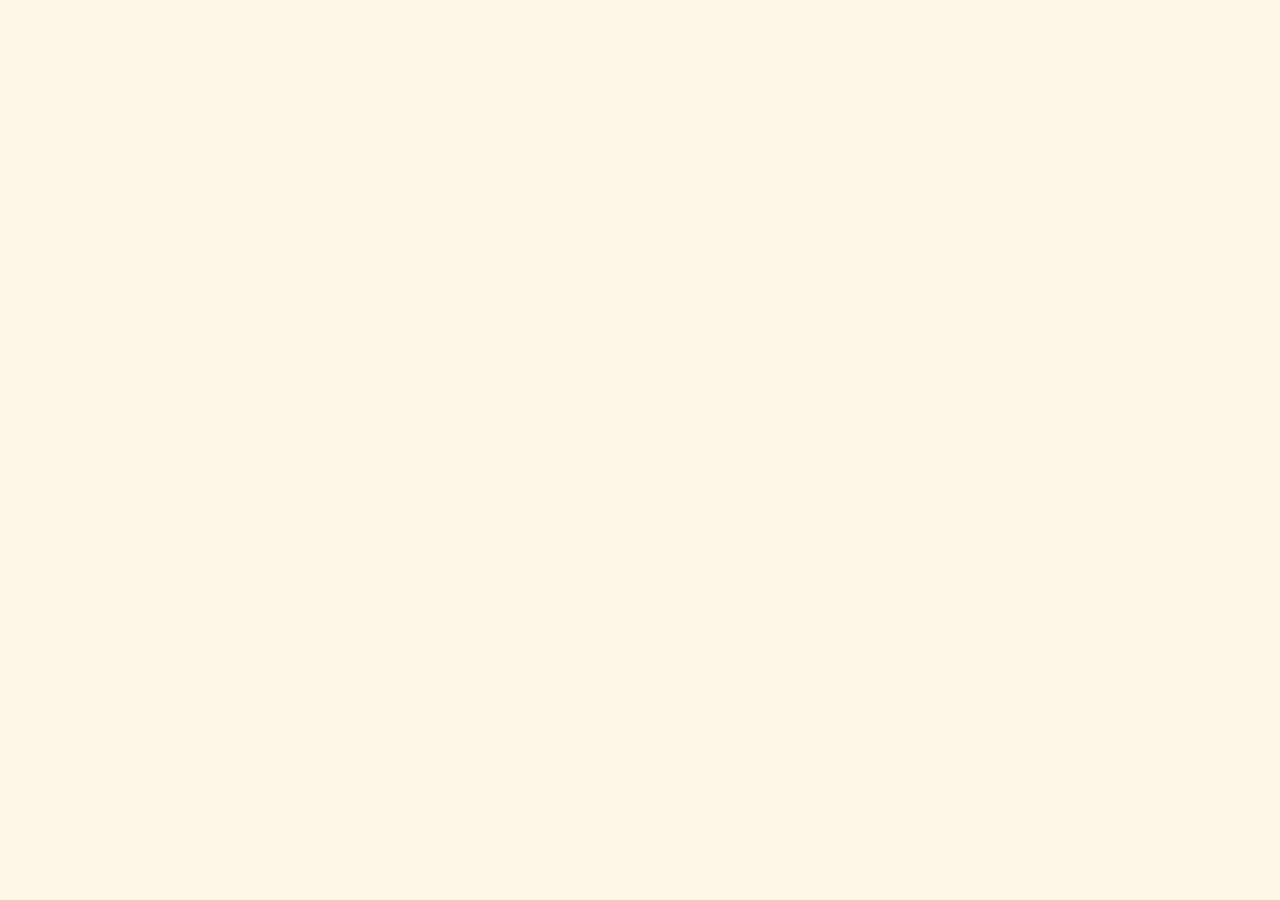
==== index.html @ 0267b855 "content: add Twitch icons" ====
<!DOCTYPE html>
<html lang="ru">
<head>
  <meta charset="utf-8">
  <meta name="viewport" content="width=device-width, initial-scale=1">
  <meta name="theme-color" content="#fff8e8">
  <title>мафия бобра</title>
  <link rel="icon" type="image/png" sizes="28x28" href="/favicon.png">
  <script src="./support.js"></script>
</head>
<body>
<x-dc>
<helmet>
<style>
  :root {
    --ink: #28373b;
    --muted: #617176;
    --paper: #fff8e8;
    --white: #fffdf6;
    --blue: #a9ddea;
    --blue-dark: #5594a5;
    --yellow: #ffd96a;
    --peach: #ffb69f;
    --green: #b9dfa5;
    --lavender: #cec5ed;
    --line: #2f4348;
    --shadow: 5px 6px 0 rgba(47, 67, 72, 0.14);
    --radius: 25px 18px 28px 20px;
  }

  * {
    box-sizing: border-box;
  }

  html {
    scroll-behavior: smooth;
  }

  body {
    margin: 0;
    background: var(--paper);
    color: var(--ink);
    font-family: "Arial Rounded MT Bold", "Trebuchet MS", Arial, sans-serif;
  }

  a {
    color: inherit;
  }

  a:focus-visible {
    outline: 4px solid rgba(85, 148, 165, 0.38);
    outline-offset: 4px;
  }

  .site-shell {
    min-height: 100vh;
    overflow: hidden;
    background:
      radial-gradient(circle at 14px 14px, rgba(85, 148, 165, 0.1) 2px, transparent 2.5px) 0 0 / 34px 34px,
      linear-gradient(180deg, #fff9e9 0%, #fffdf5 48%, #f8f1dd 100%);
    padding: 22px 20px 86px;
    position: relative;
  }

  .site-shell::before,
  .site-shell::after {
    content: "";
    position: absolute;
    border: 3px solid rgba(47, 67, 72, 0.12);
    border-radius: 50%;
    pointer-events: none;
  }

  .site-shell::before {
    width: 88px;
    height: 88px;
    left: -35px;
    top: 360px;
    box-shadow: 34px 44px 0 -28px var(--peach), 78px -14px 0 -31px var(--yellow);
  }

  .site-shell::after {
    width: 130px;
    height: 62px;
    right: -58px;
    top: 820px;
    transform: rotate(-17deg);
  }

  .page {
    width: min(100%, 1040px);
    margin: 0 auto;
    display: flex;
    flex-direction: column;
    gap: clamp(62px, 9vw, 104px);
    position: relative;
    z-index: 1;
  }

  .topbar {
    min-height: 64px;
    display: flex;
    align-items: center;
    gap: 18px;
    padding: 10px 14px 10px 12px;
    border: 2px solid rgba(47, 67, 72, 0.8);
    border-radius: 17px 22px 18px 15px;
    background: rgba(255, 253, 246, 0.92);
    box-shadow: 3px 4px 0 rgba(47, 67, 72, 0.1);
  }

  .brand {
    display: inline-flex;
    align-items: center;
    gap: 10px;
    font-size: 14px;
    font-weight: 900;
    letter-spacing: 0.04em;
    white-space: nowrap;
  }

  .brand-flower {
    width: 35px;
    height: 35px;
    display: grid;
    place-items: center;
    border: 2px solid var(--line);
    border-radius: 48% 52% 45% 55%;
    background: var(--yellow);
    font-size: 18px;
    transform: rotate(-7deg);
  }

  .group-label {
    padding: 7px 10px;
    border-radius: 999px;
    background: var(--green);
    font-size: 12px;
    font-weight: 800;
    transform: rotate(-1deg);
  }

  .nav {
    margin-left: auto;
    display: flex;
    gap: 6px;
  }

  .nav a {
    padding: 9px 11px;
    border-radius: 12px;
    color: var(--muted);
    font-size: 13px;
    font-weight: 800;
    text-decoration: none;
    transition: background 160ms ease, color 160ms ease, transform 160ms ease;
  }

  .nav a:hover {
    background: var(--blue);
    color: var(--ink);
    transform: rotate(-2deg);
  }

  .hero {
    display: grid;
    grid-template-columns: minmax(0, 1.35fr) minmax(260px, 0.65fr);
    align-items: center;
    gap: clamp(28px, 6vw, 70px);
    min-height: 430px;
    padding: 34px 0 14px;
  }

  .hero-copy {
    display: flex;
    flex-direction: column;
    align-items: flex-start;
    position: relative;
  }

  .eyebrow {
    display: inline-block;
    margin: 0 0 18px 6px;
    padding: 7px 13px;
    border: 2px solid var(--line);
    border-radius: 999px 850px 999px 750px;
    background: var(--peach);
    box-shadow: 2px 3px 0 rgba(47, 67, 72, 0.12);
    font-size: 12px;
    font-weight: 900;
    letter-spacing: 0.04em;
    text-transform: uppercase;
    transform: rotate(-2deg);
  }

  .hero h1 {
    margin: 0;
    font-family: "Comic Sans MS", "Arial Rounded MT Bold", cursive;
    font-size: clamp(58px, 10vw, 104px);
    font-weight: 900;
    letter-spacing: -0.075em;
    line-height: 0.82;
    text-transform: uppercase;
    transform: rotate(-1deg);
  }

  .hero h1 span {
    display: block;
  }

  .hero h1 span:first-child {
    color: var(--blue-dark);
    text-shadow: 4px 4px 0 rgba(169, 221, 234, 0.55);
  }

  .hero h1 span:last-child {
    margin-left: 0.4em;
    color: #e47760;
    text-shadow: 4px 4px 0 rgba(255, 182, 159, 0.5);
  }

  .hero-note {
    max-width: 510px;
    margin: 34px 0 0;
    padding: 22px 24px 20px;
    position: relative;
    border: 2px solid var(--line);
    border-radius: 16px 22px 14px 24px;
    background: var(--white);
    box-shadow: var(--shadow);
    font-family: "Comic Sans MS", "Trebuchet MS", sans-serif;
    font-size: clamp(16px, 2.3vw, 19px);
    line-height: 1.5;
    transform: rotate(0.6deg);
  }

  .hero-note::before {
    content: "";
    width: 78px;
    height: 22px;
    position: absolute;
    left: 50%;
    top: -14px;
    background: rgba(255, 217, 106, 0.72);
    transform: translateX(-50%) rotate(-2deg);
  }

  .hero-art {
    min-height: 340px;
    display: grid;
    place-items: center;
    position: relative;
  }

  .sun {
    width: 118px;
    height: 118px;
    position: absolute;
    right: -8px;
    top: 4px;
    border: 3px solid var(--line);
    border-radius: 49% 51% 46% 54%;
    background: var(--yellow);
    box-shadow: 0 0 0 12px rgba(255, 217, 106, 0.2);
    transform: rotate(7deg);
  }

  .sun::before {
    content: "• ᴗ •";
    position: absolute;
    inset: 0;
    display: grid;
    place-items: center;
    font-family: "Comic Sans MS", cursive;
    font-size: 25px;
    font-weight: 900;
  }

  .mascot-sticker {
    width: 245px;
    aspect-ratio: 1;
    display: grid;
    place-items: center;
    position: relative;
    border: 3px solid var(--line);
    border-radius: 43% 57% 48% 52%;
    background: var(--blue);
    box-shadow: 8px 10px 0 rgba(47, 67, 72, 0.12);
    font-size: 126px;
    transform: rotate(5deg);
  }

  .mascot-sticker::before,
  .mascot-sticker::after {
    content: "";
    width: 20px;
    height: 72px;
    position: absolute;
    border: 3px solid var(--line);
    border-radius: 50%;
    background: var(--green);
    z-index: -1;
  }

  .mascot-sticker::before {
    left: -16px;
    bottom: 28px;
    transform: rotate(-34deg);
  }

  .mascot-sticker::after {
    right: -18px;
    bottom: 48px;
    background: var(--peach);
    transform: rotate(29deg);
  }

  .petition {
    display: grid;
    grid-template-columns: minmax(0, 1fr) minmax(210px, 280px);
    gap: clamp(24px, 5vw, 52px);
    align-items: center;
    padding: clamp(26px, 5vw, 44px);
    border: 3px solid var(--line);
    border-radius: 29px 36px 27px 39px;
    background: var(--lavender);
    box-shadow: 8px 10px 0 rgba(47, 67, 72, 0.13);
    position: relative;
    transform: rotate(-0.25deg);
  }

  .petition::before {
    content: "";
    width: 90px;
    height: 24px;
    position: absolute;
    left: 10%;
    top: -15px;
    background: rgba(255, 253, 246, 0.7);
    transform: rotate(-3deg);
  }

  .petition-kicker {
    display: inline-block;
    margin-bottom: 14px;
    padding: 7px 11px;
    border: 2px solid var(--line);
    border-radius: 999px;
    background: var(--yellow);
    font-size: 11px;
    font-weight: 900;
    letter-spacing: 0.045em;
    text-transform: uppercase;
    transform: rotate(-1deg);
  }

  .petition h2 {
    max-width: 650px;
    margin: 0;
    font-family: "Comic Sans MS", "Arial Rounded MT Bold", cursive;
    font-size: clamp(30px, 5vw, 48px);
    line-height: 1.07;
    letter-spacing: -0.045em;
    text-wrap: pretty;
  }

  .petition-disclaimer {
    max-width: 620px;
    margin: 16px 0 0;
    color: #57546e;
    font-size: 13.5px;
    line-height: 1.55;
    text-wrap: pretty;
  }

  .petition-action {
    display: flex;
    flex-direction: column;
    gap: 12px;
    padding: 18px;
    border: 2px solid var(--line);
    border-radius: 19px 25px 18px 23px;
    background: var(--white);
    box-shadow: 4px 5px 0 rgba(47, 67, 72, 0.1);
    transform: rotate(0.7deg);
  }

  .petition-score {
    display: flex;
    align-items: baseline;
    justify-content: space-between;
    gap: 12px;
  }

  .petition-score strong {
    font-family: "Comic Sans MS", "Arial Rounded MT Bold", cursive;
    font-size: clamp(29px, 4vw, 39px);
    line-height: 1;
    letter-spacing: -0.04em;
  }

  .petition-score > span {
    color: var(--muted);
    font-size: 11px;
    font-weight: 800;
    text-align: right;
  }

  .petition-meter {
    height: 13px;
    overflow: hidden;
    border: 2px solid var(--line);
    border-radius: 999px;
    background: #eee9df;
  }

  .petition-meter-fill {
    width: max(0%, var(--petition-progress, 0%));
    min-width: var(--petition-progress-min, 0);
    height: 100%;
    border-right: 2px solid var(--line);
    border-radius: inherit;
    background: var(--peach);
    transition: width 420ms ease;
  }

  .petition-button {
    min-height: 50px;
    border: 2px solid var(--line);
    border-radius: 15px 19px 14px 17px;
    background: var(--yellow);
    color: var(--ink);
    cursor: pointer;
    font: 900 15px/1 "Arial Rounded MT Bold", "Trebuchet MS", sans-serif;
    box-shadow: 3px 4px 0 rgba(47, 67, 72, 0.13);
    transition: transform 160ms ease, box-shadow 160ms ease, background 160ms ease;
  }

  .petition-button:hover:not(:disabled) {
    background: #ffe58c;
    transform: translateY(-2px) rotate(-1deg);
    box-shadow: 5px 6px 0 rgba(47, 67, 72, 0.13);
  }

  .petition-button:disabled {
    cursor: default;
    opacity: 0.68;
  }

  .petition[data-state="signed"] .petition-button {
    background: var(--green);
    opacity: 1;
  }

  .petition-status {
    min-height: 2.8em;
    margin: 0;
    color: var(--muted);
    font-size: 11.5px;
    font-weight: 800;
    line-height: 1.4;
    text-align: center;
  }

  .section {
    display: flex;
    flex-direction: column;
    gap: 28px;
  }

  .section-heading {
    display: flex;
    align-items: center;
    gap: 14px;
    flex-wrap: wrap;
  }

  .section-heading h2 {
    margin: 0;
    font-family: "Comic Sans MS", "Arial Rounded MT Bold", cursive;
    font-size: clamp(32px, 5vw, 48px);
    line-height: 1;
    letter-spacing: -0.045em;
  }

  .section-count {
    padding: 7px 11px;
    border: 2px solid var(--line);
    border-radius: 10px 14px 9px 12px;
    background: var(--yellow);
    font-size: 12px;
    font-weight: 800;
    transform: rotate(2deg);
  }

  .members-grid {
    display: grid;
    grid-template-columns: repeat(3, minmax(0, 1fr));
    gap: 30px 24px;
  }

  .member-card {
    min-width: 0;
    display: flex;
    flex-direction: column;
    gap: 14px;
    padding: 13px 13px 16px;
    position: relative;
    border: 2px solid var(--line);
    border-radius: var(--radius);
    background: var(--white);
    box-shadow: var(--shadow);
    transition: transform 180ms ease, box-shadow 180ms ease;
  }

  .member-card:nth-child(5n + 1) {
    background: #e7f5f7;
    transform: rotate(-1.2deg);
  }

  .member-card:nth-child(5n + 2) {
    background: #fff3c7;
    transform: rotate(0.8deg);
  }

  .member-card:nth-child(5n + 3) {
    background: #f8e2dc;
    transform: rotate(-0.5deg);
  }

  .member-card:nth-child(5n + 4) {
    background: #e8f2df;
    transform: rotate(1deg);
  }

  .member-card:nth-child(5n + 5) {
    background: #eee9f8;
    transform: rotate(-0.8deg);
  }

  .member-card::before {
    content: "";
    width: 70px;
    height: 18px;
    position: absolute;
    left: 50%;
    top: -11px;
    z-index: 2;
    background: rgba(255, 255, 255, 0.66);
    border-left: 1px solid rgba(47, 67, 72, 0.08);
    border-right: 1px solid rgba(47, 67, 72, 0.08);
    transform: translateX(-50%) rotate(1deg);
  }

  .member-card:hover {
    transform: translateY(-6px) rotate(0deg);
    box-shadow: 8px 11px 0 rgba(47, 67, 72, 0.13);
  }

  .portrait {
    aspect-ratio: 1 / 1;
    width: 100%;
    display: block;
    border: 2px solid var(--line);
    border-radius: 18px 12px 20px 14px;
    object-fit: cover;
    background: #dbe5e7;
    filter: saturate(0.88) contrast(0.96);
    transition: filter 180ms ease, transform 180ms ease;
  }

  .member-card:hover .portrait {
    filter: saturate(1.05) contrast(1);
    transform: rotate(0.5deg);
  }

  .member-copy {
    min-height: 72px;
    display: flex;
    flex-direction: column;
    gap: 6px;
    padding: 0 3px;
  }

  .member-name {
    font-family: "Comic Sans MS", "Arial Rounded MT Bold", cursive;
    font-size: 22px;
    font-weight: 900;
    letter-spacing: -0.035em;
  }

  .member-role {
    margin: 0;
    color: var(--muted);
    font-size: 13.5px;
    line-height: 1.45;
    text-wrap: pretty;
  }

  .member-link {
    min-height: 44px;
    display: flex;
    align-items: center;
    gap: 7px;
    margin-top: auto;
    padding: 10px 12px;
    border: 2px solid var(--line);
    border-radius: 13px 16px 12px 15px;
    background: var(--white);
    font-size: 13px;
    font-weight: 900;
    text-decoration: none;
    transition: background 160ms ease, transform 160ms ease;
  }

  .member-link::after {
    content: "↗";
    font-size: 17px;
    margin-left: auto;
  }

  .member-link-icon {
    width: 17px;
    height: 20px;
    flex: 0 0 auto;
  }

  .member-link:hover {
    background: var(--yellow);
    transform: rotate(-1deg);
  }

  .former-wrap {
    padding: 26px;
    border: 2px dashed rgba(47, 67, 72, 0.5);
    border-radius: 30px 22px 34px 25px;
    background: rgba(255, 253, 246, 0.62);
  }

  .former-wrap .members-grid {
    grid-template-columns: minmax(200px, 300px);
  }

  .former-wrap .member-card {
    background: #eef0eb;
    filter: grayscale(0.35);
  }

  .constitution {
    padding: clamp(28px, 5vw, 54px);
    border: 3px solid var(--line);
    border-radius: 36px 28px 42px 31px;
    background: var(--blue);
    box-shadow: 9px 11px 0 rgba(47, 67, 72, 0.12);
    position: relative;
  }

  .constitution::before {
    content: "правила группы";
    position: absolute;
    left: 50%;
    top: -17px;
    padding: 8px 15px;
    border: 2px solid var(--line);
    border-radius: 12px 16px 10px 14px;
    background: var(--yellow);
    font-size: 12px;
    font-weight: 900;
    transform: translateX(-50%) rotate(-1deg);
    white-space: nowrap;
  }

  .constitution h2 {
    margin: 8px 0 34px;
    font-family: "Comic Sans MS", "Arial Rounded MT Bold", cursive;
    font-size: clamp(38px, 7vw, 66px);
    line-height: 1;
    letter-spacing: -0.055em;
    text-align: center;
  }

  .rules {
    display: grid;
    grid-template-columns: 1fr;
    gap: 18px;
  }

  .rule {
    display: grid;
    grid-template-columns: auto 1fr;
    gap: 16px;
    align-items: start;
    padding: 20px 22px;
    border: 2px solid var(--line);
    border-radius: 17px 23px 16px 20px;
    background: var(--white);
    box-shadow: 4px 5px 0 rgba(47, 67, 72, 0.1);
  }

  .rule:nth-child(2) {
    margin-left: 3%;
    background: #fff2c5;
    transform: rotate(-0.5deg);
  }

  .rule:nth-child(3) {
    margin-right: 2%;
    background: #f5e7de;
    transform: rotate(0.4deg);
  }

  .rule-number {
    width: 47px;
    height: 47px;
    display: grid;
    place-items: center;
    flex: 0 0 auto;
    border: 2px solid var(--line);
    border-radius: 48% 52% 44% 56%;
    background: var(--peach);
    font-family: "Comic Sans MS", cursive;
    font-size: 22px;
    font-weight: 900;
    transform: rotate(-6deg);
  }

  .rule h3 {
    margin: 1px 0 7px;
    font-family: "Comic Sans MS", cursive;
    font-size: 18px;
  }

  .rule p {
    margin: 0;
    color: var(--muted);
    font-family: "Comic Sans MS", "Trebuchet MS", sans-serif;
    font-size: 14px;
    line-height: 1.6;
    text-wrap: pretty;
  }

  .rule a {
    color: #24798e;
    font-weight: 900;
    text-decoration-thickness: 2px;
    text-underline-offset: 3px;
  }

  .footer {
    display: flex;
    align-items: center;
    justify-content: space-between;
    gap: 20px;
    padding-top: 24px;
    border-top: 2px dashed rgba(47, 67, 72, 0.35);
    color: var(--muted);
    font-size: 12px;
    font-weight: 800;
  }

  .footer-mark {
    font-family: "Comic Sans MS", cursive;
    color: var(--ink);
    font-size: 16px;
    transform: rotate(-2deg);
  }

  .cat-sticker {
    width: clamp(92px, 12vw, 138px);
    position: fixed;
    right: 16px;
    bottom: 14px;
    z-index: 5;
    border: 4px solid var(--white);
    border-radius: 48% 52% 44% 56%;
    box-shadow: 0 0 0 2px var(--line), 5px 7px 0 rgba(47, 67, 72, 0.16);
    transform: rotate(6deg);
    transition: transform 180ms ease;
  }

  .cat-sticker:hover {
    transform: rotate(-4deg) scale(1.06);
  }

  @media (max-width: 820px) {
    .hero {
      grid-template-columns: 1fr;
      min-height: 0;
      padding-top: 16px;
    }

    .hero-art {
      min-height: 280px;
    }

    .mascot-sticker {
      width: 210px;
      font-size: 108px;
    }

    .sun {
      right: 8%;
    }

    .petition {
      grid-template-columns: 1fr;
    }

    .petition-action {
      width: min(100%, 390px);
    }

    .members-grid {
      grid-template-columns: repeat(2, minmax(0, 1fr));
    }
  }

  @media (max-width: 560px) {
    .site-shell {
      padding: 14px 13px 74px;
    }

    .page {
      gap: 68px;
    }

    .topbar {
      gap: 10px;
    }

    .brand {
      font-size: 12px;
    }

    .group-label {
      display: none;
    }

    .nav a {
      padding: 8px 7px;
      font-size: 11px;
    }

    .hero h1 {
      font-size: clamp(54px, 20vw, 78px);
    }

    .hero-note {
      margin-top: 30px;
      padding: 20px 18px 17px;
    }

    .hero-art {
      transform: scale(0.92);
    }

    .petition {
      gap: 22px;
      padding: 28px 18px 20px;
      border-radius: 24px 29px 22px 31px;
    }

    .petition h2 {
      font-size: 31px;
    }

    .petition-action {
      padding: 15px;
    }

    .members-grid {
      grid-template-columns: 1fr;
      gap: 26px;
    }

    .member-card {
      width: min(100%, 380px);
      margin-inline: auto;
    }

    .former-wrap {
      padding: 22px 14px;
    }

    .constitution {
      padding: 32px 14px 20px;
      border-radius: 28px 22px 31px 24px;
    }

    .constitution h2 {
      font-size: 38px;
    }

    .rule,
    .rule:nth-child(2),
    .rule:nth-child(3) {
      grid-template-columns: 1fr;
      gap: 10px;
      margin-inline: 0;
      padding: 18px;
    }

    .rule-number {
      width: 40px;
      height: 40px;
      font-size: 18px;
    }

    .cat-sticker {
      width: 82px;
      right: 9px;
      bottom: 9px;
    }
  }

  @media (prefers-reduced-motion: reduce) {
    html {
      scroll-behavior: auto;
    }

    *,
    *::before,
    *::after {
      transition: none !important;
    }
  }
</style>
</helmet>

<main class="site-shell">
  <div class="page">
    <header class="topbar">
      <div class="brand">
        <span class="brand-flower" aria-hidden="true">✿</span>
        <span>MORAL SQUAD</span>
      </div>
      <span class="group-label">группа «Бобрята»</span>
      <nav class="nav" aria-label="Навигация">
        <a href="#squad">состав</a>
        <a href="#constitution">правила</a>
      </nav>
    </header>

    <section class="hero">
      <div class="hero-copy">
        <span class="eyebrow">на обед рисовая каша</span>
        <h1><span>Мафия</span><span>добра</span></h1>
        <p class="hero-note">мы крутые. а еще представьте вы в бэкрумс и за вами гонятся ОНИ</p>
      </div>

      <div class="hero-art" aria-label="Гриб — почётный талисман сквада">
        <div class="sun" aria-hidden="true"></div>
        <div class="mascot-sticker" aria-hidden="true">🍄</div>
      </div>
    </section>

    <section id="dk-petition" class="petition" data-state="loading" aria-labelledby="dk-petition-title">
      <div>
        <span class="petition-kicker">личная инициатива для ДК</span>
        <h2 id="dk-petition-title">Петиция: ДК смотрит «После»</h2>
        <p class="petition-disclaimer">Петиция касается исключительно стримера ДК. Остальные участники сквада к ней отношения не имеют и могут спать спокойно.</p>
      </div>

      <div class="petition-action">
        <div class="petition-score">
          <strong><span data-petition-count>0</span> / <span data-petition-target>500</span></strong>
          <span>подписей<br>собрано</span>
        </div>
        <div class="petition-meter" aria-hidden="true">
          <div class="petition-meter-fill" data-petition-meter></div>
        </div>
        <button class="petition-button" type="button" data-petition-sign disabled>загружаем ручку...</button>
        <p class="petition-status" data-petition-status role="status" aria-live="polite">проверяем, сколько уже подписалось</p>
      </div>
    </section>

    <section id="squad" class="section">
      <div class="section-heading">
        <h2>Наша группа</h2>
      </div>

      <div class="members-grid">
        <article class="member-card">
          <img class="portrait" src="dk.jpg" alt="dk" style="object-position: 50% 22%;">
          <div class="member-copy">
            <span class="member-name">dk</span>
            <p class="member-role">Основатель (точно не лысый, но лысеет)</p>
          </div>
          <a class="member-link" href="https://www.twitch.tv/dkincc" target="_blank" rel="noopener noreferrer"><img class="member-link-icon" src="twitch.svg" alt="" aria-hidden="true">твич</a>
        </article>

        <article class="member-card">
          <img class="portrait" src="kostek.png" alt="костэк" style="object-position: 50% 28%;">
          <div class="member-copy">
            <span class="member-name">костэк</span>
            <p class="member-role">Обладатель красивой вафли</p>
          </div>
          <a class="member-link" href="https://www.twitch.tv/koste4ek" target="_blank" rel="noopener noreferrer"><img class="member-link-icon" src="twitch.svg" alt="" aria-hidden="true">твич</a>
        </article>

        <article class="member-card">
          <img class="portrait" src="feanrir.png" alt="feanrir" style="object-position: 50% 30%;">
          <div class="member-copy">
            <span class="member-name">feanrir</span>
            <p class="member-role">Профессионально доел</p>
          </div>
          <a class="member-link" href="https://www.twitch.tv/feanrir" target="_blank" rel="noopener noreferrer"><img class="member-link-icon" src="twitch.svg" alt="" aria-hidden="true">твич</a>
        </article>

        <article class="member-card">
          <img class="portrait" src="iscancore.png" alt="iscancore" style="object-position: 50% 30%;">
          <div class="member-copy">
            <span class="member-name">iscancore</span>
            <p class="member-role">Чеченец</p>
          </div>
          <a class="member-link" href="https://www.twitch.tv/iskancore" target="_blank" rel="noopener noreferrer"><img class="member-link-icon" src="twitch.svg" alt="" aria-hidden="true">твич</a>
        </article>

        <article class="member-card">
          <img class="portrait" src="katya.jpg" alt="Катя" style="object-position: 50% 50%;">
          <div class="member-copy">
            <span class="member-name">Катя</span>
            <p class="member-role">👑 королева 👑</p>
          </div>
          <a class="member-link" href="https://www.twitch.tv/clappsnap" target="_blank" rel="noopener noreferrer"><img class="member-link-icon" src="twitch.svg" alt="" aria-hidden="true">твич</a>
        </article>
      </div>
    </section>

    <section id="left-squad" class="section former-wrap">
      <div class="section-heading">
        <h2>Слились</h2>
        <span class="section-count">уголок слабых</span>
      </div>

      <div class="members-grid">
        <article class="member-card">
          <img class="portrait" src="frametamer.png" alt="фраметамер" style="object-position: 50% 35%;">
          <div class="member-copy">
            <span class="member-name">фраметамер</span>
            <p class="member-role">всё сказал?</p>
          </div>
        </article>
      </div>
    </section>

    <section id="constitution" class="constitution">
      <h2>КОНСТИТУЦИЯ</h2>

      <div class="rules">
        <article class="rule">
          <span class="rule-number">1</span>
          <div>
            <h3>Статья 1</h3>
            <p>никаких буков шмуков казиков хазиков. только <a href="https://dkontour.ru" target="_blank" rel="noopener noreferrer">dkontour.ru</a>. за иной рекламой обращайтесь к Даниле Кашину</p>
          </div>
        </article>

        <article class="rule">
          <span class="rule-number">2</span>
          <div>
            <h3>Статья 2</h3>
            <p>ляшки - вкусняшки</p>
          </div>
        </article>

        <article class="rule">
          <span class="rule-number">3</span>
          <div>
            <h3>Статья 3</h3>
            <p>зайти в сквад - легко. выйти из него - только получив пизды от всей банды. бьем только ногами</p>
          </div>
        </article>
      </div>
    </section>

    <footer class="footer">
      <span class="footer-mark">сделано на тихом часу</span>
    </footer>
  </div>

  <img class="cat-sticker" src="kot.jpg" alt="кот — строгий воспитатель">
</main>

</x-dc>
<script type="text/x-dc" data-dc-script>
class Component extends DCLogic {
  renderVals() {
    return {};
  }
}
</script>
<script>
(() => {
  const apiUrl = "/api/petition";
  let requestInFlight = false;

  const getPetition = () => document.querySelector("#dc-root #dk-petition");

  const render = (data) => {
    const petition = getPetition();
    if (!petition) return;

    const count = Number(data.count) || 0;
    const target = Number(data.target) || 500;
    const progress = target > 0 ? Math.min(100, (count / target) * 100) : 0;
    const signed = Boolean(data.signed);
    const canSign = data.canSign !== false;
    const countNode = petition.querySelector("[data-petition-count]");
    const targetNode = petition.querySelector("[data-petition-target]");
    const meter = petition.querySelector("[data-petition-meter]");
    const button = petition.querySelector("[data-petition-sign]");
    const status = petition.querySelector("[data-petition-status]");

    countNode.textContent = String(count);
    targetNode.textContent = String(target);
    meter.style.setProperty("--petition-progress", `${progress}%`);
    meter.style.setProperty("--petition-progress-min", count > 0 ? "7px" : "0");
    petition.dataset.state = signed ? "signed" : canSign ? "ready" : "limited";
    button.disabled = signed || !canSign;
    button.textContent = signed ? "подписано ✓" : canSign ? "подписать петицию" : "ручки закончились";

    if (signed) {
      status.textContent = "ваша подпись учтена. цель предусмотрительно отодвинулась";
    } else if (!canSign) {
      status.textContent = "с этого устройства сегодня выдали слишком много новых ручек";
    } else if (count === 0) {
      status.textContent = "пока никто не подписал. исторический шанс";
    } else {
      status.textContent = `уже подписались: ${count}. цель всё ещё убегает`;
    }
  };

  const showError = () => {
    const petition = getPetition();
    if (!petition) return;
    petition.dataset.state = "error";
    const button = petition.querySelector("[data-petition-sign]");
    const status = petition.querySelector("[data-petition-status]");
    button.disabled = false;
    button.textContent = "попробовать ещё раз";
    button.dataset.retry = "true";
    status.textContent = "урна временно потерялась под кроватью";
  };

  const loadPetition = async () => {
    if (requestInFlight || !getPetition()) return;
    requestInFlight = true;
    try {
      const response = await fetch(apiUrl, {
        credentials: "same-origin",
        cache: "no-store"
      });
      if (!response.ok) throw new Error(`petition load failed: ${response.status}`);
      render(await response.json());
    } catch {
      showError();
    } finally {
      requestInFlight = false;
    }
  };

  const signPetition = async () => {
    const petition = getPetition();
    if (!petition || requestInFlight) return;
    const button = petition.querySelector("[data-petition-sign]");

    if (button.dataset.retry === "true") {
      delete button.dataset.retry;
      button.disabled = true;
      button.textContent = "ищем урну...";
      await loadPetition();
      return;
    }

    requestInFlight = true;
    button.disabled = true;
    button.textContent = "ставим подпись...";
    try {
      const response = await fetch(apiUrl, {
        method: "POST",
        credentials: "same-origin",
        headers: { "Content-Type": "application/json" },
        body: "{}"
      });
      const data = await response.json();
      if (!response.ok) throw new Error(data.error || `petition signing failed: ${response.status}`);
      render(data);
    } catch {
      showError();
    } finally {
      requestInFlight = false;
    }
  };

  document.addEventListener("click", (event) => {
    const button = event.target.closest("[data-petition-sign]");
    if (button) signPetition();
  });

  const observer = new MutationObserver(() => {
    if (!getPetition()) return;
    observer.disconnect();
    loadPetition();
  });

  observer.observe(document.documentElement, { childList: true, subtree: true });
  loadPetition();
})();
</script>
</body>
</html>
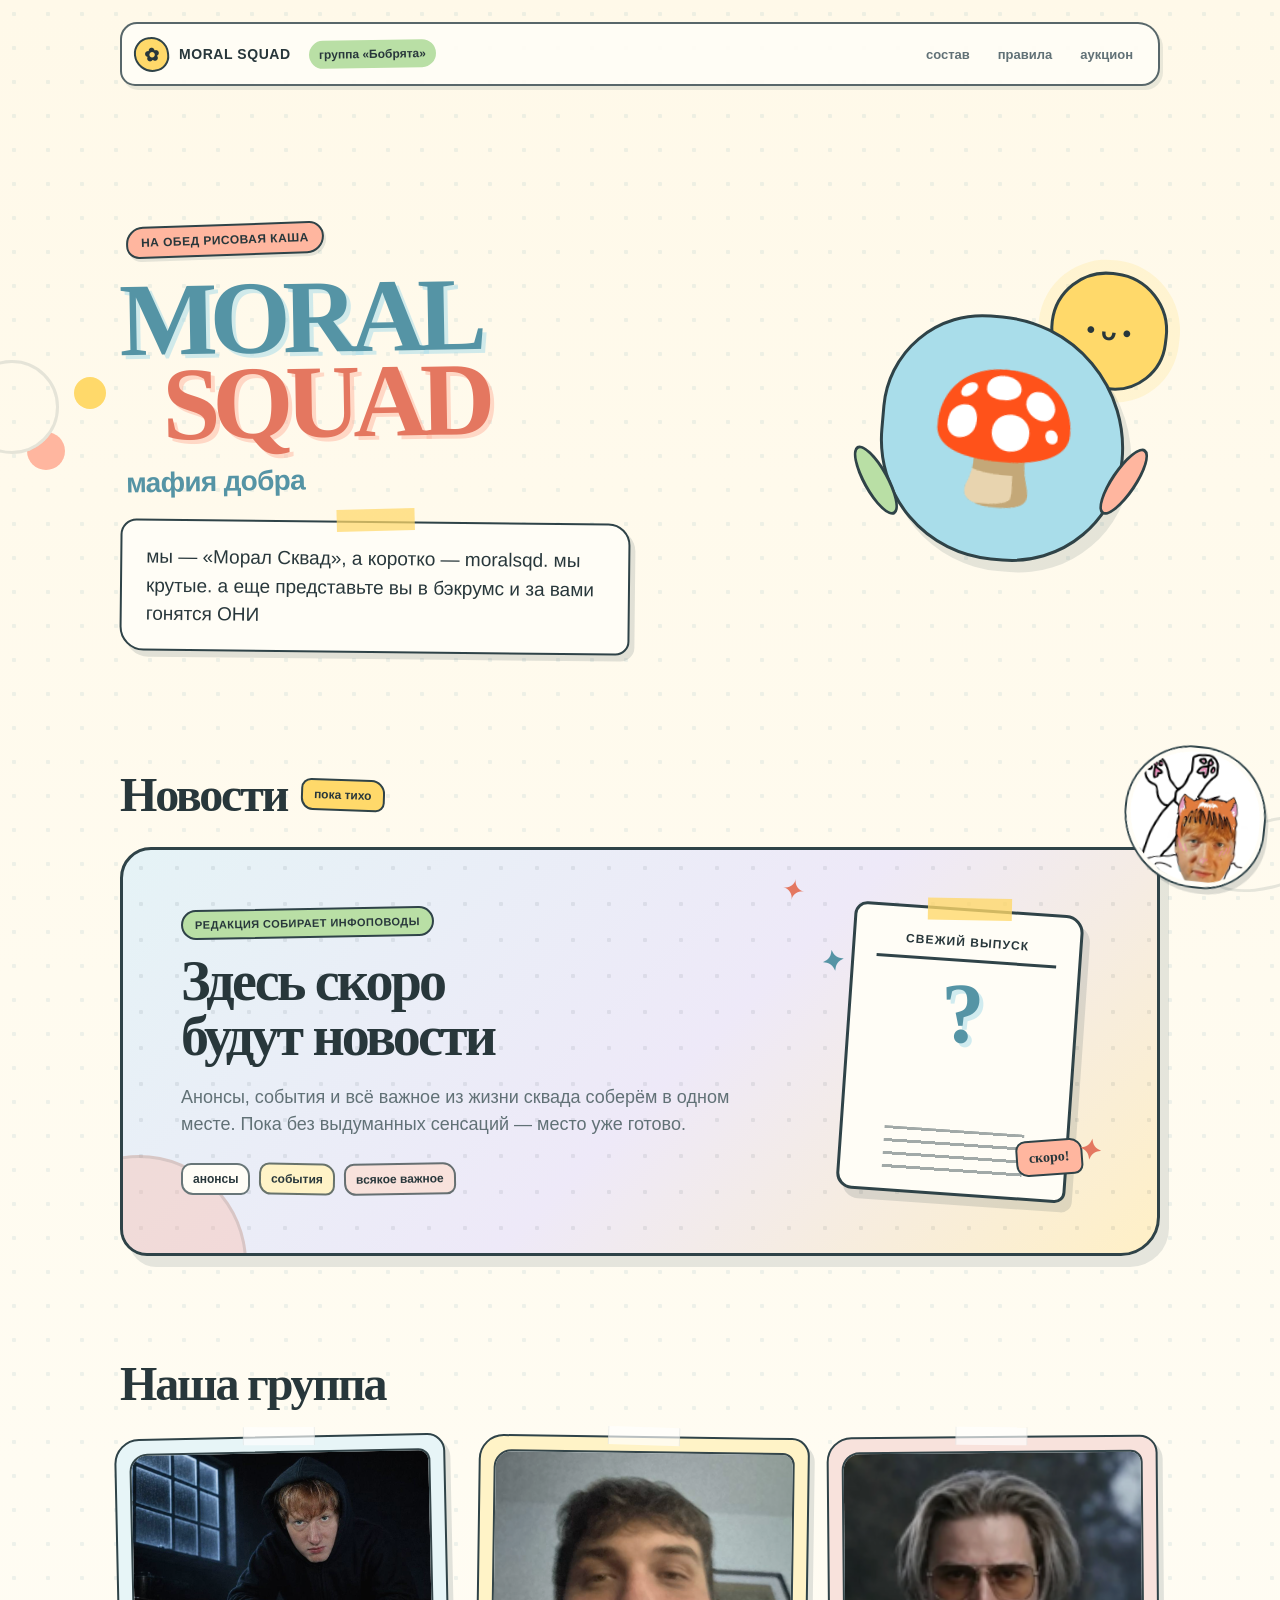
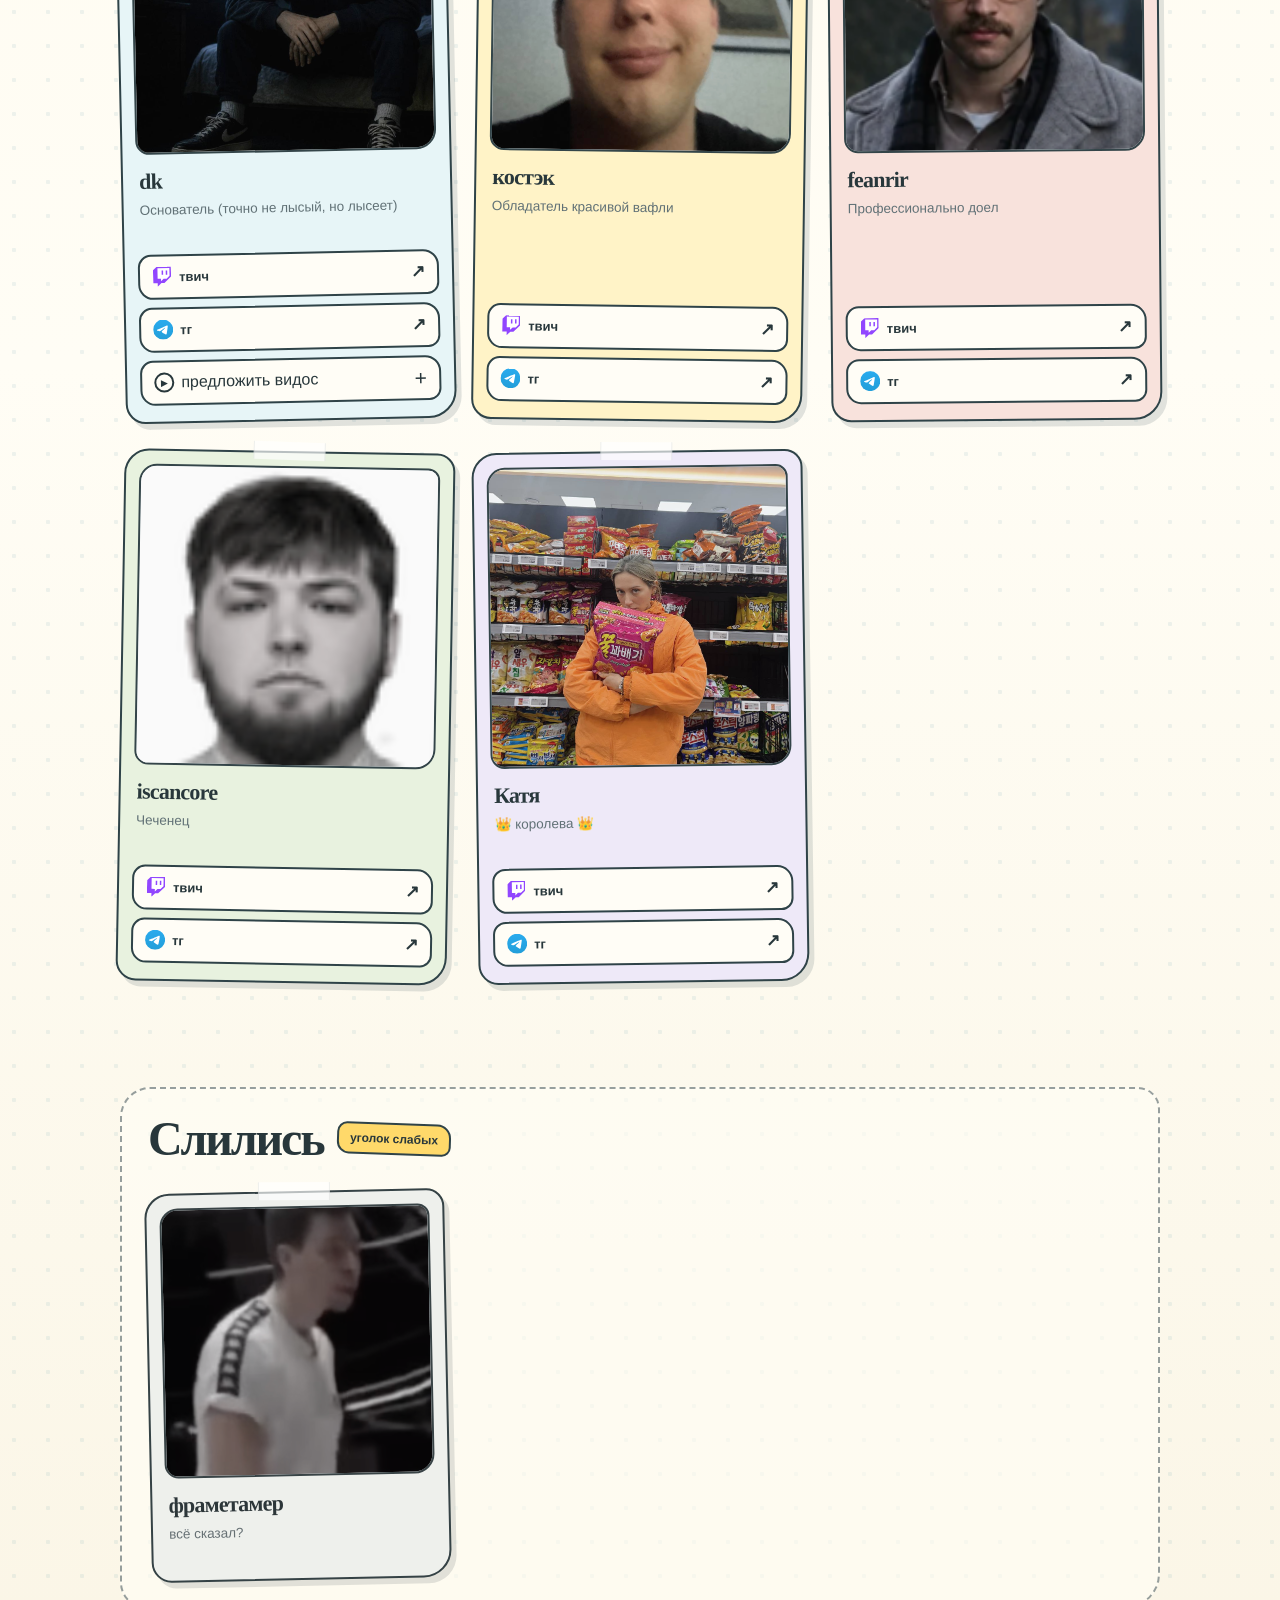
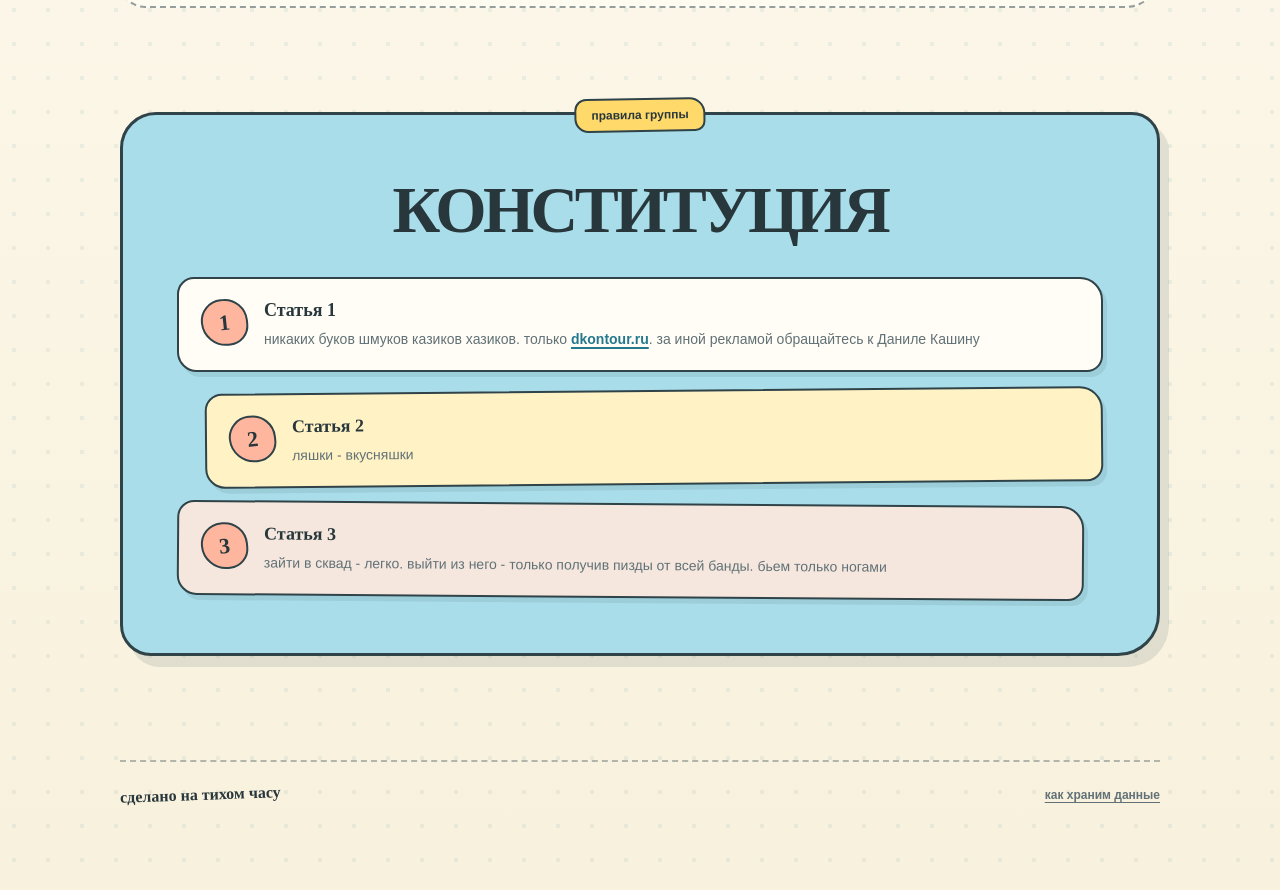
==== commit 98163649: "feat: expand site with auctions, video suggestions, and SEO" ====
--- a/index.html
+++ b/index.html
@@ -4,13 +4,64 @@
   <meta charset="utf-8">
   <meta name="viewport" content="width=device-width, initial-scale=1">
   <meta name="theme-color" content="#fff8e8">
-  <title>мафия бобра</title>
-  <link rel="icon" type="image/png" sizes="28x28" href="/favicon.png">
-  <script src="./support.js"></script>
-</head>
-<body>
-<x-dc>
-<helmet>
+  <meta name="color-scheme" content="light">
+  <title>MORAL SQUAD (Морал Сквад) — мафия добра</title>
+  <meta name="description" content="Официальный сайт MORAL SQUAD (Морал Сквад, moralsqd): состав команды, правила, Twitch, Telegram и стрим-аукционы.">
+  <meta name="robots" content="index, follow, max-image-preview:large, max-snippet:-1, max-video-preview:-1">
+  <link rel="canonical" href="https://moralsqd.ru/">
+  <link rel="icon" type="image/png" sizes="192x192" href="/icon-192.png">
+  <link rel="apple-touch-icon" sizes="180x180" href="/apple-touch-icon.png">
+  <link rel="manifest" href="/site.webmanifest">
+
+  <meta property="og:type" content="website">
+  <meta property="og:locale" content="ru_RU">
+  <meta property="og:site_name" content="MORAL SQUAD">
+  <meta property="og:title" content="MORAL SQUAD (Морал Сквад) — мафия добра">
+  <meta property="og:description" content="Состав MORAL SQUAD, ссылки участников, правила группы «Бобрята» и стрим-аукционы.">
+  <meta property="og:url" content="https://moralsqd.ru/">
+  <meta property="og:image" content="https://moralsqd.ru/og-moral-squad.png">
+  <meta property="og:image:secure_url" content="https://moralsqd.ru/og-moral-squad.png">
+  <meta property="og:image:type" content="image/png">
+  <meta property="og:image:width" content="1200">
+  <meta property="og:image:height" content="630">
+  <meta property="og:image:alt" content="MORAL SQUAD — мафия добра">
+
+  <meta name="twitter:card" content="summary_large_image">
+  <meta name="twitter:title" content="MORAL SQUAD (Морал Сквад) — мафия добра">
+  <meta name="twitter:description" content="Состав MORAL SQUAD, ссылки участников, правила группы «Бобрята» и стрим-аукционы.">
+  <meta name="twitter:image" content="https://moralsqd.ru/og-moral-squad.png">
+  <meta name="twitter:image:alt" content="MORAL SQUAD — мафия добра">
+
+  <script type="application/ld+json">
+  {
+    "@context": "https://schema.org",
+    "@graph": [
+      {
+        "@type": "WebSite",
+        "@id": "https://moralsqd.ru/#website",
+        "url": "https://moralsqd.ru/",
+        "name": "MORAL SQUAD",
+        "alternateName": ["Морал Сквад", "moralsqd", "MORAL SQD"],
+        "inLanguage": "ru-RU",
+        "publisher": { "@id": "https://moralsqd.ru/#organization" }
+      },
+      {
+        "@type": "Organization",
+        "@id": "https://moralsqd.ru/#organization",
+        "url": "https://moralsqd.ru/",
+        "name": "MORAL SQUAD",
+        "alternateName": ["Морал Сквад", "moralsqd", "MORAL SQD"],
+        "description": "Интернет-сообщество «Мафия добра».",
+        "logo": {
+          "@type": "ImageObject",
+          "url": "https://moralsqd.ru/icon-512.png",
+          "width": 512,
+          "height": 512
+        }
+      }
+    ]
+  }
+  </script>
 <style>
   :root {
     --ink: #28373b;
@@ -116,6 +167,7 @@
     font-size: 14px;
     font-weight: 900;
     letter-spacing: 0.04em;
+    text-decoration: none;
     white-space: nowrap;
   }
 
@@ -219,9 +271,20 @@
     text-shadow: 4px 4px 0 rgba(255, 182, 159, 0.5);
   }
 
+  .hero-tagline {
+    margin: 22px 0 0 6px;
+    color: var(--blue-dark);
+    font-family: "Comic Sans MS", "Trebuchet MS", sans-serif;
+    font-size: clamp(20px, 3vw, 28px);
+    font-weight: 900;
+    letter-spacing: -0.025em;
+    line-height: 1.1;
+    transform: rotate(-1deg);
+  }
+
   .hero-note {
     max-width: 510px;
-    margin: 34px 0 0;
+    margin: 24px 0 0;
     padding: 22px 24px 20px;
     position: relative;
     border: 2px solid var(--line);
@@ -315,153 +378,6 @@
     transform: rotate(29deg);
   }
 
-  .petition {
-    display: grid;
-    grid-template-columns: minmax(0, 1fr) minmax(210px, 280px);
-    gap: clamp(24px, 5vw, 52px);
-    align-items: center;
-    padding: clamp(26px, 5vw, 44px);
-    border: 3px solid var(--line);
-    border-radius: 29px 36px 27px 39px;
-    background: var(--lavender);
-    box-shadow: 8px 10px 0 rgba(47, 67, 72, 0.13);
-    position: relative;
-    transform: rotate(-0.25deg);
-  }
-
-  .petition::before {
-    content: "";
-    width: 90px;
-    height: 24px;
-    position: absolute;
-    left: 10%;
-    top: -15px;
-    background: rgba(255, 253, 246, 0.7);
-    transform: rotate(-3deg);
-  }
-
-  .petition-kicker {
-    display: inline-block;
-    margin-bottom: 14px;
-    padding: 7px 11px;
-    border: 2px solid var(--line);
-    border-radius: 999px;
-    background: var(--yellow);
-    font-size: 11px;
-    font-weight: 900;
-    letter-spacing: 0.045em;
-    text-transform: uppercase;
-    transform: rotate(-1deg);
-  }
-
-  .petition h2 {
-    max-width: 650px;
-    margin: 0;
-    font-family: "Comic Sans MS", "Arial Rounded MT Bold", cursive;
-    font-size: clamp(30px, 5vw, 48px);
-    line-height: 1.07;
-    letter-spacing: -0.045em;
-    text-wrap: pretty;
-  }
-
-  .petition-disclaimer {
-    max-width: 620px;
-    margin: 16px 0 0;
-    color: #57546e;
-    font-size: 13.5px;
-    line-height: 1.55;
-    text-wrap: pretty;
-  }
-
-  .petition-action {
-    display: flex;
-    flex-direction: column;
-    gap: 12px;
-    padding: 18px;
-    border: 2px solid var(--line);
-    border-radius: 19px 25px 18px 23px;
-    background: var(--white);
-    box-shadow: 4px 5px 0 rgba(47, 67, 72, 0.1);
-    transform: rotate(0.7deg);
-  }
-
-  .petition-score {
-    display: flex;
-    align-items: baseline;
-    justify-content: space-between;
-    gap: 12px;
-  }
-
-  .petition-score strong {
-    font-family: "Comic Sans MS", "Arial Rounded MT Bold", cursive;
-    font-size: clamp(29px, 4vw, 39px);
-    line-height: 1;
-    letter-spacing: -0.04em;
-  }
-
-  .petition-score > span {
-    color: var(--muted);
-    font-size: 11px;
-    font-weight: 800;
-    text-align: right;
-  }
-
-  .petition-meter {
-    height: 13px;
-    overflow: hidden;
-    border: 2px solid var(--line);
-    border-radius: 999px;
-    background: #eee9df;
-  }
-
-  .petition-meter-fill {
-    width: max(0%, var(--petition-progress, 0%));
-    min-width: var(--petition-progress-min, 0);
-    height: 100%;
-    border-right: 2px solid var(--line);
-    border-radius: inherit;
-    background: var(--peach);
-    transition: width 420ms ease;
-  }
-
-  .petition-button {
-    min-height: 50px;
-    border: 2px solid var(--line);
-    border-radius: 15px 19px 14px 17px;
-    background: var(--yellow);
-    color: var(--ink);
-    cursor: pointer;
-    font: 900 15px/1 "Arial Rounded MT Bold", "Trebuchet MS", sans-serif;
-    box-shadow: 3px 4px 0 rgba(47, 67, 72, 0.13);
-    transition: transform 160ms ease, box-shadow 160ms ease, background 160ms ease;
-  }
-
-  .petition-button:hover:not(:disabled) {
-    background: #ffe58c;
-    transform: translateY(-2px) rotate(-1deg);
-    box-shadow: 5px 6px 0 rgba(47, 67, 72, 0.13);
-  }
-
-  .petition-button:disabled {
-    cursor: default;
-    opacity: 0.68;
-  }
-
-  .petition[data-state="signed"] .petition-button {
-    background: var(--green);
-    opacity: 1;
-  }
-
-  .petition-status {
-    min-height: 2.8em;
-    margin: 0;
-    color: var(--muted);
-    font-size: 11.5px;
-    font-weight: 800;
-    line-height: 1.4;
-    text-align: center;
-  }
-
   .section {
     display: flex;
     flex-direction: column;
@@ -491,6 +407,218 @@
     font-size: 12px;
     font-weight: 800;
     transform: rotate(2deg);
+  }
+
+  .news-board {
+    min-height: 320px;
+    display: grid;
+    grid-template-columns: minmax(0, 1.35fr) minmax(220px, 0.65fr);
+    align-items: center;
+    gap: clamp(28px, 6vw, 64px);
+    padding: clamp(30px, 6vw, 58px);
+    overflow: hidden;
+    position: relative;
+    isolation: isolate;
+    border: 3px solid var(--line);
+    border-radius: 31px 24px 39px 27px;
+    background:
+      radial-gradient(circle at 18px 18px, rgba(47, 67, 72, 0.09) 2px, transparent 2.5px) 0 0 / 36px 36px,
+      linear-gradient(135deg, #e5f3f6 0%, #eee9f8 54%, #fff0c6 100%);
+    box-shadow: 9px 11px 0 rgba(47, 67, 72, 0.12);
+  }
+
+  .news-board::before {
+    content: "";
+    width: 210px;
+    height: 210px;
+    position: absolute;
+    left: -92px;
+    bottom: -118px;
+    z-index: -1;
+    border: 3px solid rgba(47, 67, 72, 0.13);
+    border-radius: 50%;
+    background: rgba(255, 182, 159, 0.34);
+  }
+
+  .news-board::after {
+    content: "✦";
+    position: absolute;
+    right: 34%;
+    top: 24px;
+    color: #e47760;
+    font-size: 28px;
+    transform: rotate(12deg);
+  }
+
+  .news-copy {
+    position: relative;
+    z-index: 1;
+  }
+
+  .news-kicker {
+    display: inline-block;
+    margin-bottom: 16px;
+    padding: 7px 12px;
+    border: 2px solid var(--line);
+    border-radius: 999px;
+    background: var(--green);
+    font-size: 11px;
+    font-weight: 900;
+    letter-spacing: 0.04em;
+    text-transform: uppercase;
+    transform: rotate(-1deg);
+  }
+
+  .news-board h3 {
+    max-width: 590px;
+    margin: 0;
+    font-family: "Comic Sans MS", "Arial Rounded MT Bold", cursive;
+    font-size: clamp(36px, 5vw, 56px);
+    line-height: 0.98;
+    letter-spacing: -0.05em;
+    text-wrap: balance;
+  }
+
+  .news-board p {
+    max-width: 590px;
+    margin: 20px 0 0;
+    color: var(--muted);
+    font-family: "Comic Sans MS", "Trebuchet MS", sans-serif;
+    font-size: clamp(15px, 2vw, 18px);
+    line-height: 1.55;
+    text-wrap: pretty;
+  }
+
+  .news-topics {
+    display: flex;
+    flex-wrap: wrap;
+    gap: 9px;
+    margin-top: 24px;
+  }
+
+  .news-topics span {
+    padding: 7px 10px;
+    border: 2px solid rgba(47, 67, 72, 0.72);
+    border-radius: 10px 13px 9px 12px;
+    background: var(--white);
+    font-size: 12px;
+    font-weight: 900;
+  }
+
+  .news-topics span:nth-child(2) {
+    background: #fff3c7;
+    transform: rotate(1deg);
+  }
+
+  .news-topics span:nth-child(3) {
+    background: #f8e2dc;
+    transform: rotate(-1deg);
+  }
+
+  .news-visual {
+    min-height: 230px;
+    display: grid;
+    place-items: center;
+    position: relative;
+  }
+
+  .news-paper {
+    width: min(100%, 230px);
+    aspect-ratio: 4 / 5;
+    display: flex;
+    flex-direction: column;
+    align-items: center;
+    padding: 24px 22px 20px;
+    position: relative;
+    border: 3px solid var(--line);
+    border-radius: 13px 18px 11px 16px;
+    background: var(--white);
+    box-shadow: 7px 9px 0 rgba(47, 67, 72, 0.14);
+    transform: rotate(4deg);
+    transition: transform 180ms ease;
+  }
+
+  .news-board:hover .news-paper {
+    transform: translateY(-4px) rotate(1.5deg);
+  }
+
+  .news-paper::before {
+    content: "";
+    width: 84px;
+    height: 22px;
+    position: absolute;
+    left: 50%;
+    top: -13px;
+    background: rgba(255, 217, 106, 0.78);
+    transform: translateX(-50%) rotate(-3deg);
+  }
+
+  .news-paper-title {
+    width: 100%;
+    padding-bottom: 10px;
+    border-bottom: 3px solid var(--line);
+    font-size: 12px;
+    font-weight: 900;
+    letter-spacing: 0.09em;
+    text-align: center;
+    text-transform: uppercase;
+  }
+
+  .news-paper-mark {
+    margin-top: 8px;
+    color: var(--blue-dark);
+    font-family: "Comic Sans MS", cursive;
+    font-size: 86px;
+    font-weight: 900;
+    line-height: 1;
+    text-shadow: 4px 4px 0 rgba(169, 221, 234, 0.55);
+    transform: rotate(-5deg);
+  }
+
+  .news-paper-lines {
+    width: 78%;
+    height: 43px;
+    margin-top: auto;
+    background: repeating-linear-gradient(
+      to bottom,
+      rgba(47, 67, 72, 0.45) 0 3px,
+      transparent 3px 13px
+    );
+  }
+
+  .news-paper-note {
+    position: absolute;
+    right: -18px;
+    bottom: 24px;
+    padding: 8px 11px;
+    border: 2px solid var(--line);
+    border-radius: 10px 13px 9px 12px;
+    background: var(--peach);
+    font-family: "Comic Sans MS", cursive;
+    font-size: 14px;
+    font-weight: 900;
+    transform: rotate(-8deg);
+  }
+
+  .news-spark {
+    position: absolute;
+    color: var(--blue-dark);
+    font-family: "Comic Sans MS", cursive;
+    font-size: 28px;
+    font-weight: 900;
+  }
+
+  .news-spark-one {
+    left: 0;
+    top: 13%;
+    transform: rotate(-10deg);
+  }
+
+  .news-spark-two {
+    right: -2px;
+    bottom: 10%;
+    color: #e47760;
+    transform: rotate(9deg);
   }
 
   .members-grid {
@@ -560,6 +688,7 @@
   .portrait {
     aspect-ratio: 1 / 1;
     width: 100%;
+    height: auto;
     display: block;
     border: 2px solid var(--line);
     border-radius: 18px 12px 20px 14px;
@@ -583,6 +712,7 @@
   }
 
   .member-name {
+    margin: 0;
     font-family: "Comic Sans MS", "Arial Rounded MT Bold", cursive;
     font-size: 22px;
     font-weight: 900;
@@ -602,7 +732,6 @@
     display: flex;
     align-items: center;
     gap: 7px;
-    margin-top: auto;
     padding: 10px 12px;
     border: 2px solid var(--line);
     border-radius: 13px 16px 12px 15px;
@@ -620,14 +749,284 @@
   }
 
   .member-link-icon {
-    width: 17px;
+    width: 20px;
     height: 20px;
     flex: 0 0 auto;
+    object-fit: contain;
+  }
+
+  .member-links {
+    display: grid;
+    gap: 8px;
+    margin-top: auto;
   }
 
   .member-link:hover {
     background: var(--yellow);
     transform: rotate(-1deg);
+  }
+
+  .member-link-button {
+    width: 100%;
+    appearance: none;
+    color: inherit;
+    font: inherit;
+    text-align: left;
+    cursor: pointer;
+  }
+
+  .member-link-button::after {
+    content: "+";
+    font-size: 21px;
+    line-height: 1;
+  }
+
+  .member-action-icon {
+    width: 20px;
+    height: 20px;
+    display: inline-grid;
+    flex: 0 0 auto;
+    place-items: center;
+    border: 2px solid currentColor;
+    border-radius: 50%;
+    font-size: 9px;
+    line-height: 1;
+  }
+
+  .member-link-button:focus-visible,
+  .video-suggestion-dialog button:focus-visible,
+  .video-suggestion-dialog input:focus-visible {
+    outline: 4px solid rgba(85, 148, 165, 0.38);
+    outline-offset: 3px;
+  }
+
+  .video-suggestion-dialog {
+    width: min(calc(100% - 28px), 530px);
+    max-height: calc(100dvh - 28px);
+    padding: 0;
+    overflow: visible;
+    border: 0;
+    border-radius: 30px 23px 34px 26px;
+    background: transparent;
+    color: var(--ink);
+  }
+
+  .video-suggestion-dialog::backdrop {
+    background: rgba(40, 55, 59, 0.62);
+    backdrop-filter: blur(3px);
+  }
+
+  .video-suggestion-card {
+    max-height: calc(100dvh - 28px);
+    padding: clamp(25px, 6vw, 39px);
+    overflow-y: auto;
+    position: relative;
+    border: 3px solid var(--line);
+    border-radius: inherit;
+    background:
+      radial-gradient(circle at 16px 16px, rgba(85, 148, 165, 0.09) 2px, transparent 2.5px) 0 0 / 32px 32px,
+      var(--white);
+    box-shadow: 9px 11px 0 rgba(20, 30, 33, 0.28);
+  }
+
+  .video-suggestion-card::before {
+    content: "";
+    width: 91px;
+    height: 25px;
+    position: absolute;
+    left: 50%;
+    top: -9px;
+    background: rgba(255, 217, 106, 0.86);
+    transform: translateX(-50%) rotate(-2deg);
+    pointer-events: none;
+  }
+
+  .video-suggestion-close {
+    width: 42px;
+    height: 42px;
+    display: grid;
+    place-items: center;
+    position: absolute;
+    right: 16px;
+    top: 15px;
+    padding: 0 0 3px;
+    border: 2px solid var(--line);
+    border-radius: 50%;
+    background: var(--paper);
+    color: inherit;
+    font: inherit;
+    font-size: 25px;
+    line-height: 1;
+    cursor: pointer;
+    transition: background 160ms ease, transform 160ms ease;
+  }
+
+  .video-suggestion-close:hover:not(:disabled) {
+    background: var(--peach);
+    transform: rotate(5deg);
+  }
+
+  .video-suggestion-close:disabled {
+    cursor: wait;
+    opacity: 0.58;
+    transform: none;
+  }
+
+  .video-suggestion-kicker {
+    display: inline-block;
+    margin-bottom: 11px;
+    padding: 6px 10px;
+    border: 2px solid var(--line);
+    border-radius: 999px;
+    background: var(--blue);
+    font-size: 11px;
+    font-weight: 900;
+    letter-spacing: 0.06em;
+    text-transform: uppercase;
+    transform: rotate(-1deg);
+  }
+
+  .video-suggestion-card h2 {
+    max-width: calc(100% - 45px);
+    margin: 0;
+    font-family: "Comic Sans MS", "Arial Rounded MT Bold", cursive;
+    font-size: clamp(29px, 8vw, 42px);
+    line-height: 1.02;
+    letter-spacing: -0.045em;
+  }
+
+  .video-suggestion-intro {
+    margin: 13px 0 23px;
+    color: var(--muted);
+    font-size: 14px;
+    line-height: 1.55;
+  }
+
+  .video-suggestion-form {
+    display: grid;
+    gap: 9px;
+  }
+
+  .video-suggestion-form label {
+    font-size: 13px;
+    font-weight: 900;
+  }
+
+  .video-suggestion-form input[type="url"] {
+    width: 100%;
+    min-height: 52px;
+    padding: 12px 14px;
+    border: 2px solid var(--line);
+    border-radius: 13px 17px 12px 16px;
+    background: #fff;
+    color: var(--ink);
+    font: 16px/1.35 "Trebuchet MS", Arial, sans-serif;
+    box-shadow: 3px 4px 0 rgba(47, 67, 72, 0.1);
+  }
+
+  .video-suggestion-form input[type="url"][aria-invalid="true"] {
+    border-color: #a43d31;
+    background: #fff8f5;
+  }
+
+  .video-suggestion-hint {
+    margin: 0;
+    color: var(--muted);
+    font-size: 12px;
+    line-height: 1.45;
+  }
+
+  .video-suggestion-consent {
+    display: grid;
+    grid-template-columns: 21px 1fr;
+    align-items: start;
+    gap: 9px;
+    margin-top: 10px;
+    color: var(--muted);
+    font-size: 12px !important;
+    font-weight: 700 !important;
+    line-height: 1.5;
+    cursor: pointer;
+  }
+
+  .video-suggestion-consent input {
+    width: 20px;
+    height: 20px;
+    margin: 0;
+    accent-color: var(--blue-dark);
+    cursor: pointer;
+  }
+
+  .video-suggestion-consent a,
+  .video-suggestion-privacy {
+    color: #24798e;
+    font-weight: 900;
+    text-underline-offset: 3px;
+  }
+
+  .video-suggestion-status {
+    min-height: 22px;
+    margin: 5px 0 0;
+    font-size: 13px;
+    font-weight: 900;
+    line-height: 1.45;
+  }
+
+  .video-suggestion-status:empty {
+    min-height: 0;
+    margin-top: 0;
+  }
+
+  .video-suggestion-status[data-state="loading"] {
+    color: var(--blue-dark);
+  }
+
+  .video-suggestion-status[data-state="success"] {
+    color: #39722b;
+  }
+
+  .video-suggestion-status[data-state="error"] {
+    color: #9c352a;
+  }
+
+  .video-suggestion-actions {
+    display: flex;
+    flex-wrap: wrap-reverse;
+    justify-content: flex-end;
+    gap: 9px;
+    margin-top: 10px;
+  }
+
+  .video-suggestion-action {
+    min-height: 44px;
+    padding: 9px 16px;
+    border: 2px solid var(--line);
+    border-radius: 12px 15px 11px 14px;
+    background: var(--paper);
+    color: inherit;
+    font: inherit;
+    font-size: 13px;
+    font-weight: 900;
+    cursor: pointer;
+    transition: background 160ms ease, transform 160ms ease;
+  }
+
+  .video-suggestion-action:hover:not(:disabled) {
+    background: var(--yellow);
+    transform: rotate(-1deg);
+  }
+
+  .video-suggestion-action-primary {
+    background: var(--green);
+  }
+
+  .video-suggestion-action:disabled {
+    cursor: wait;
+    opacity: 0.64;
+  }
+
+  body:has(.video-suggestion-dialog[open]) {
+    overflow: hidden;
   }
 
   .former-wrap {
@@ -765,8 +1164,13 @@
     transform: rotate(-2deg);
   }
 
+  .footer-privacy {
+    text-underline-offset: 3px;
+  }
+
   .cat-sticker {
     width: clamp(92px, 12vw, 138px);
+    height: auto;
     position: fixed;
     right: 16px;
     bottom: 14px;
@@ -802,14 +1206,6 @@
       right: 8%;
     }
 
-    .petition {
-      grid-template-columns: 1fr;
-    }
-
-    .petition-action {
-      width: min(100%, 390px);
-    }
-
     .members-grid {
       grid-template-columns: repeat(2, minmax(0, 1fr));
     }
@@ -854,23 +1250,34 @@
       transform: scale(0.92);
     }
 
-    .petition {
-      gap: 22px;
-      padding: 28px 18px 20px;
-      border-radius: 24px 29px 22px 31px;
-    }
-
-    .petition h2 {
-      font-size: 31px;
-    }
-
-    .petition-action {
-      padding: 15px;
-    }
-
     .members-grid {
       grid-template-columns: 1fr;
       gap: 26px;
+    }
+
+    .news-board {
+      min-height: 0;
+      grid-template-columns: 1fr;
+      gap: 20px;
+      padding: 30px 20px 24px;
+    }
+
+    .news-board::after {
+      right: 20px;
+      top: 20px;
+    }
+
+    .news-visual {
+      min-height: 205px;
+    }
+
+    .news-paper {
+      width: 190px;
+      padding: 20px 18px 17px;
+    }
+
+    .news-paper-mark {
+      font-size: 72px;
     }
 
     .member-card {
@@ -913,6 +1320,12 @@
     }
   }
 
+  @media (max-width: 360px) {
+    .brand > span:last-child {
+      display: none;
+    }
+  }
+
   @media (prefers-reduced-motion: reduce) {
     html {
       scroll-behavior: auto;
@@ -925,52 +1338,79 @@
     }
   }
 </style>
-</helmet>
-
-<main class="site-shell">
+</head>
+<body>
+<!-- Yandex.Metrika counter -->
+<script>
+    (function(m,e,t,r,i,k,a){
+        m[i]=m[i]||function(){(m[i].a=m[i].a||[]).push(arguments)};
+        m[i].l=1*new Date();
+        for (var j = 0; j < document.scripts.length; j++) {if (document.scripts[j].src === r) { return; }}
+        k=e.createElement(t),a=e.getElementsByTagName(t)[0],k.async=1,k.src=r,a.parentNode.insertBefore(k,a)
+    })(window, document,'script','https://mc.yandex.ru/metrika/tag.js?id=111498714', 'ym');
+
+    ym(111498714, 'init', {ssr:true, clickmap:true, ecommerce:"dataLayer", referrer: document.referrer, url: location.href, accurateTrackBounce:true, trackLinks:true});
+</script>
+<noscript><div><img src="https://mc.yandex.ru/watch/111498714" style="position:absolute; left:-9999px;" alt=""></div></noscript>
+<!-- /Yandex.Metrika counter -->
+
+<main id="dc-root" class="site-shell">
   <div class="page">
     <header class="topbar">
-      <div class="brand">
+      <a class="brand" href="/" aria-label="MORAL SQUAD — главная">
         <span class="brand-flower" aria-hidden="true">✿</span>
         <span>MORAL SQUAD</span>
-      </div>
+      </a>
       <span class="group-label">группа «Бобрята»</span>
       <nav class="nav" aria-label="Навигация">
         <a href="#squad">состав</a>
         <a href="#constitution">правила</a>
+        <a href="/auc/">аукцион</a>
       </nav>
     </header>
 
-    <section class="hero">
+    <section class="hero" aria-labelledby="main-title">
       <div class="hero-copy">
         <span class="eyebrow">на обед рисовая каша</span>
-        <h1><span>Мафия</span><span>добра</span></h1>
-        <p class="hero-note">мы крутые. а еще представьте вы в бэкрумс и за вами гонятся ОНИ</p>
+        <h1 id="main-title"><span>MORAL</span> <span>SQUAD</span></h1>
+        <p class="hero-tagline">мафия добра</p>
+        <p class="hero-note">мы — «Морал Сквад», а коротко — moralsqd. мы крутые. а еще представьте вы в бэкрумс и за вами гонятся ОНИ</p>
       </div>
 
-      <div class="hero-art" aria-label="Гриб — почётный талисман сквада">
+      <div class="hero-art" role="img" aria-label="Гриб — почётный талисман MORAL SQUAD">
         <div class="sun" aria-hidden="true"></div>
         <div class="mascot-sticker" aria-hidden="true">🍄</div>
       </div>
     </section>
 
-    <section id="dk-petition" class="petition" data-state="loading" aria-labelledby="dk-petition-title">
-      <div>
-        <span class="petition-kicker">личная инициатива для ДК</span>
-        <h2 id="dk-petition-title">Петиция: ДК смотрит «После»</h2>
-        <p class="petition-disclaimer">Петиция касается исключительно стримера ДК. Остальные участники сквада к ней отношения не имеют и могут спать спокойно.</p>
+    <section id="news" class="section news-section">
+      <div class="section-heading">
+        <h2>Новости</h2>
+        <span class="section-count">пока тихо</span>
       </div>
 
-      <div class="petition-action">
-        <div class="petition-score">
-          <strong><span data-petition-count>0</span> / <span data-petition-target>500</span></strong>
-          <span>подписей<br>собрано</span>
+      <div class="news-board">
+        <div class="news-copy">
+          <span class="news-kicker">редакция собирает инфоповоды</span>
+          <h3>Здесь скоро будут новости</h3>
+          <p>Анонсы, события и всё важное из жизни сквада соберём в одном месте. Пока без выдуманных сенсаций — место уже готово.</p>
+          <div class="news-topics" role="list" aria-label="Будущие рубрики">
+            <span role="listitem">анонсы</span>
+            <span role="listitem">события</span>
+            <span role="listitem">всякое важное</span>
+          </div>
         </div>
-        <div class="petition-meter" aria-hidden="true">
-          <div class="petition-meter-fill" data-petition-meter></div>
+
+        <div class="news-visual" aria-hidden="true">
+          <div class="news-paper">
+            <span class="news-paper-title">свежий выпуск</span>
+            <span class="news-paper-mark">?</span>
+            <span class="news-paper-lines"></span>
+            <span class="news-paper-note">скоро!</span>
+          </div>
+          <span class="news-spark news-spark-one">✦</span>
+          <span class="news-spark news-spark-two">✦</span>
         </div>
-        <button class="petition-button" type="button" data-petition-sign disabled>загружаем ручку...</button>
-        <p class="petition-status" data-petition-status role="status" aria-live="polite">проверяем, сколько уже подписалось</p>
       </div>
     </section>
 
@@ -981,48 +1421,64 @@
 
       <div class="members-grid">
         <article class="member-card">
-          <img class="portrait" src="dk.jpg" alt="dk" style="object-position: 50% 22%;">
+          <img class="portrait" src="dk.jpg" alt="DK — основатель MORAL SQUAD" width="1280" height="1026" loading="lazy" decoding="async" style="object-position: 50% 22%;">
           <div class="member-copy">
-            <span class="member-name">dk</span>
+            <h3 class="member-name">dk</h3>
             <p class="member-role">Основатель (точно не лысый, но лысеет)</p>
           </div>
-          <a class="member-link" href="https://www.twitch.tv/dkincc" target="_blank" rel="noopener noreferrer"><img class="member-link-icon" src="twitch.svg" alt="" aria-hidden="true">твич</a>
+          <div class="member-links">
+            <a class="member-link" href="https://www.twitch.tv/dkincc" target="_blank" rel="noopener noreferrer"><img class="member-link-icon" src="twitch.svg" alt="" aria-hidden="true">твич</a>
+            <a class="member-link" href="https://t.me/DKNASASAL" target="_blank" rel="noopener noreferrer"><img class="member-link-icon" src="telegram.svg" alt="" aria-hidden="true">тг</a>
+            <button class="member-link member-link-button" type="button" data-video-suggestion-open><span class="member-action-icon" aria-hidden="true">▶</span>предложить видос</button>
+          </div>
         </article>
 
         <article class="member-card">
-          <img class="portrait" src="kostek.png" alt="костэк" style="object-position: 50% 28%;">
+          <img class="portrait" src="kostek.png" alt="Костэк — участник MORAL SQUAD" width="703" height="794" loading="lazy" decoding="async" style="object-position: 50% 28%;">
           <div class="member-copy">
-            <span class="member-name">костэк</span>
+            <h3 class="member-name">костэк</h3>
             <p class="member-role">Обладатель красивой вафли</p>
           </div>
-          <a class="member-link" href="https://www.twitch.tv/koste4ek" target="_blank" rel="noopener noreferrer"><img class="member-link-icon" src="twitch.svg" alt="" aria-hidden="true">твич</a>
+          <div class="member-links">
+            <a class="member-link" href="https://www.twitch.tv/koste4ek" target="_blank" rel="noopener noreferrer"><img class="member-link-icon" src="twitch.svg" alt="" aria-hidden="true">твич</a>
+            <a class="member-link" href="https://t.me/mrkostek" target="_blank" rel="noopener noreferrer"><img class="member-link-icon" src="telegram.svg" alt="" aria-hidden="true">тг</a>
+          </div>
         </article>
 
         <article class="member-card">
-          <img class="portrait" src="feanrir.png" alt="feanrir" style="object-position: 50% 30%;">
+          <img class="portrait" src="feanrir.png" alt="Feanrir — участник MORAL SQUAD" width="184" height="170" loading="lazy" decoding="async" style="object-position: 50% 30%;">
           <div class="member-copy">
-            <span class="member-name">feanrir</span>
+            <h3 class="member-name">feanrir</h3>
             <p class="member-role">Профессионально доел</p>
           </div>
-          <a class="member-link" href="https://www.twitch.tv/feanrir" target="_blank" rel="noopener noreferrer"><img class="member-link-icon" src="twitch.svg" alt="" aria-hidden="true">твич</a>
+          <div class="member-links">
+            <a class="member-link" href="https://www.twitch.tv/feanrir" target="_blank" rel="noopener noreferrer"><img class="member-link-icon" src="twitch.svg" alt="" aria-hidden="true">твич</a>
+            <a class="member-link" href="https://t.me/feanrir25" target="_blank" rel="noopener noreferrer"><img class="member-link-icon" src="telegram.svg" alt="" aria-hidden="true">тг</a>
+          </div>
         </article>
 
         <article class="member-card">
-          <img class="portrait" src="iscancore.png" alt="iscancore" style="object-position: 50% 30%;">
+          <img class="portrait" src="iscancore.png" alt="Iscancore — участник MORAL SQUAD" width="70" height="70" loading="lazy" decoding="async" style="object-position: 50% 30%;">
           <div class="member-copy">
-            <span class="member-name">iscancore</span>
+            <h3 class="member-name">iscancore</h3>
             <p class="member-role">Чеченец</p>
           </div>
-          <a class="member-link" href="https://www.twitch.tv/iskancore" target="_blank" rel="noopener noreferrer"><img class="member-link-icon" src="twitch.svg" alt="" aria-hidden="true">твич</a>
+          <div class="member-links">
+            <a class="member-link" href="https://www.twitch.tv/iskancore" target="_blank" rel="noopener noreferrer"><img class="member-link-icon" src="twitch.svg" alt="" aria-hidden="true">твич</a>
+            <a class="member-link" href="https://t.me/daltonick" target="_blank" rel="noopener noreferrer"><img class="member-link-icon" src="telegram.svg" alt="" aria-hidden="true">тг</a>
+          </div>
         </article>
 
         <article class="member-card">
-          <img class="portrait" src="katya.jpg" alt="Катя" style="object-position: 50% 50%;">
+          <img class="portrait" src="katya.jpg" alt="Катя — участница MORAL SQUAD" width="1021" height="1280" loading="lazy" decoding="async" style="object-position: 50% 50%;">
           <div class="member-copy">
-            <span class="member-name">Катя</span>
+            <h3 class="member-name">Катя</h3>
             <p class="member-role">👑 королева 👑</p>
           </div>
-          <a class="member-link" href="https://www.twitch.tv/clappsnap" target="_blank" rel="noopener noreferrer"><img class="member-link-icon" src="twitch.svg" alt="" aria-hidden="true">твич</a>
+          <div class="member-links">
+            <a class="member-link" href="https://www.twitch.tv/clappsnap" target="_blank" rel="noopener noreferrer"><img class="member-link-icon" src="twitch.svg" alt="" aria-hidden="true">твич</a>
+            <a class="member-link" href="https://t.me/KateClappTelegram" target="_blank" rel="noopener noreferrer"><img class="member-link-icon" src="telegram.svg" alt="" aria-hidden="true">тг</a>
+          </div>
         </article>
       </div>
     </section>
@@ -1035,9 +1491,9 @@
 
       <div class="members-grid">
         <article class="member-card">
-          <img class="portrait" src="frametamer.png" alt="фраметамер" style="object-position: 50% 35%;">
+          <img class="portrait" src="frametamer.png" alt="Фраметамер — бывший участник MORAL SQUAD" width="205" height="312" loading="lazy" decoding="async" style="object-position: 50% 35%;">
           <div class="member-copy">
-            <span class="member-name">фраметамер</span>
+            <h3 class="member-name">фраметамер</h3>
             <p class="member-role">всё сказал?</p>
           </div>
         </article>
@@ -1076,137 +1532,38 @@
 
     <footer class="footer">
       <span class="footer-mark">сделано на тихом часу</span>
+      <a class="footer-privacy" href="/privacy/">как храним данные</a>
     </footer>
   </div>
 
-  <img class="cat-sticker" src="kot.jpg" alt="кот — строгий воспитатель">
+  <img class="cat-sticker" src="kot.jpg" alt="Кот — строгий воспитатель MORAL SQUAD" width="1280" height="1280" decoding="async">
 </main>
 
-</x-dc>
-<script type="text/x-dc" data-dc-script>
-class Component extends DCLogic {
-  renderVals() {
-    return {};
-  }
-}
-</script>
-<script>
-(() => {
-  const apiUrl = "/api/petition";
-  let requestInFlight = false;
-
-  const getPetition = () => document.querySelector("#dc-root #dk-petition");
-
-  const render = (data) => {
-    const petition = getPetition();
-    if (!petition) return;
-
-    const count = Number(data.count) || 0;
-    const target = Number(data.target) || 500;
-    const progress = target > 0 ? Math.min(100, (count / target) * 100) : 0;
-    const signed = Boolean(data.signed);
-    const canSign = data.canSign !== false;
-    const countNode = petition.querySelector("[data-petition-count]");
-    const targetNode = petition.querySelector("[data-petition-target]");
-    const meter = petition.querySelector("[data-petition-meter]");
-    const button = petition.querySelector("[data-petition-sign]");
-    const status = petition.querySelector("[data-petition-status]");
-
-    countNode.textContent = String(count);
-    targetNode.textContent = String(target);
-    meter.style.setProperty("--petition-progress", `${progress}%`);
-    meter.style.setProperty("--petition-progress-min", count > 0 ? "7px" : "0");
-    petition.dataset.state = signed ? "signed" : canSign ? "ready" : "limited";
-    button.disabled = signed || !canSign;
-    button.textContent = signed ? "подписано ✓" : canSign ? "подписать петицию" : "ручки закончились";
-
-    if (signed) {
-      status.textContent = "ваша подпись учтена. цель предусмотрительно отодвинулась";
-    } else if (!canSign) {
-      status.textContent = "с этого устройства сегодня выдали слишком много новых ручек";
-    } else if (count === 0) {
-      status.textContent = "пока никто не подписал. исторический шанс";
-    } else {
-      status.textContent = `уже подписались: ${count}. цель всё ещё убегает`;
-    }
-  };
-
-  const showError = () => {
-    const petition = getPetition();
-    if (!petition) return;
-    petition.dataset.state = "error";
-    const button = petition.querySelector("[data-petition-sign]");
-    const status = petition.querySelector("[data-petition-status]");
-    button.disabled = false;
-    button.textContent = "попробовать ещё раз";
-    button.dataset.retry = "true";
-    status.textContent = "урна временно потерялась под кроватью";
-  };
-
-  const loadPetition = async () => {
-    if (requestInFlight || !getPetition()) return;
-    requestInFlight = true;
-    try {
-      const response = await fetch(apiUrl, {
-        credentials: "same-origin",
-        cache: "no-store"
-      });
-      if (!response.ok) throw new Error(`petition load failed: ${response.status}`);
-      render(await response.json());
-    } catch {
-      showError();
-    } finally {
-      requestInFlight = false;
-    }
-  };
-
-  const signPetition = async () => {
-    const petition = getPetition();
-    if (!petition || requestInFlight) return;
-    const button = petition.querySelector("[data-petition-sign]");
-
-    if (button.dataset.retry === "true") {
-      delete button.dataset.retry;
-      button.disabled = true;
-      button.textContent = "ищем урну...";
-      await loadPetition();
-      return;
-    }
-
-    requestInFlight = true;
-    button.disabled = true;
-    button.textContent = "ставим подпись...";
-    try {
-      const response = await fetch(apiUrl, {
-        method: "POST",
-        credentials: "same-origin",
-        headers: { "Content-Type": "application/json" },
-        body: "{}"
-      });
-      const data = await response.json();
-      if (!response.ok) throw new Error(data.error || `petition signing failed: ${response.status}`);
-      render(data);
-    } catch {
-      showError();
-    } finally {
-      requestInFlight = false;
-    }
-  };
-
-  document.addEventListener("click", (event) => {
-    const button = event.target.closest("[data-petition-sign]");
-    if (button) signPetition();
-  });
-
-  const observer = new MutationObserver(() => {
-    if (!getPetition()) return;
-    observer.disconnect();
-    loadPetition();
-  });
-
-  observer.observe(document.documentElement, { childList: true, subtree: true });
-  loadPetition();
-})();
-</script>
+<dialog class="video-suggestion-dialog" data-video-suggestion-dialog aria-labelledby="video-suggestion-title">
+  <div class="video-suggestion-card">
+    <button class="video-suggestion-close" type="button" data-video-suggestion-close aria-label="Закрыть окно">×</button>
+    <span class="video-suggestion-kicker">для dk</span>
+    <h2 id="video-suggestion-title">предложить видос</h2>
+    <p class="video-suggestion-intro">Отправь ссылку на конкретное видео YouTube. Один и тот же видос можно предложить только один раз, а другие — отдельно.</p>
+
+    <form class="video-suggestion-form" data-video-suggestion-form novalidate>
+      <label for="video-suggestion-url">Ссылка на YouTube</label>
+      <input id="video-suggestion-url" name="url" type="url" inputmode="url" autocomplete="url" autocapitalize="none" spellcheck="false" maxlength="2048" required aria-describedby="video-suggestion-hint video-suggestion-status">
+      <p class="video-suggestion-hint" id="video-suggestion-hint">Подойдут ссылки youtube.com и youtu.be на обычные видео, Shorts и завершённые трансляции.</p>
+      <label class="video-suggestion-consent">
+        <input name="policyAccepted" type="checkbox" value="true" required data-video-suggestion-consent>
+        <span>Я согласен с <a href="/privacy/">политикой конфиденциальности</a> и <a href="https://www.youtube.com/t/terms" target="_blank" rel="noopener noreferrer">Условиями YouTube</a>.</span>
+      </label>
+      <p class="video-suggestion-status" id="video-suggestion-status" data-video-suggestion-status role="status" aria-live="polite"></p>
+
+      <div class="video-suggestion-actions">
+        <button class="video-suggestion-action" type="button" data-video-suggestion-close>отмена</button>
+        <button class="video-suggestion-action video-suggestion-action-primary" type="submit" data-video-suggestion-submit disabled>отправить</button>
+      </div>
+    </form>
+  </div>
+</dialog>
+
+<script src="./video-suggestions.js" defer></script>
 </body>
 </html>
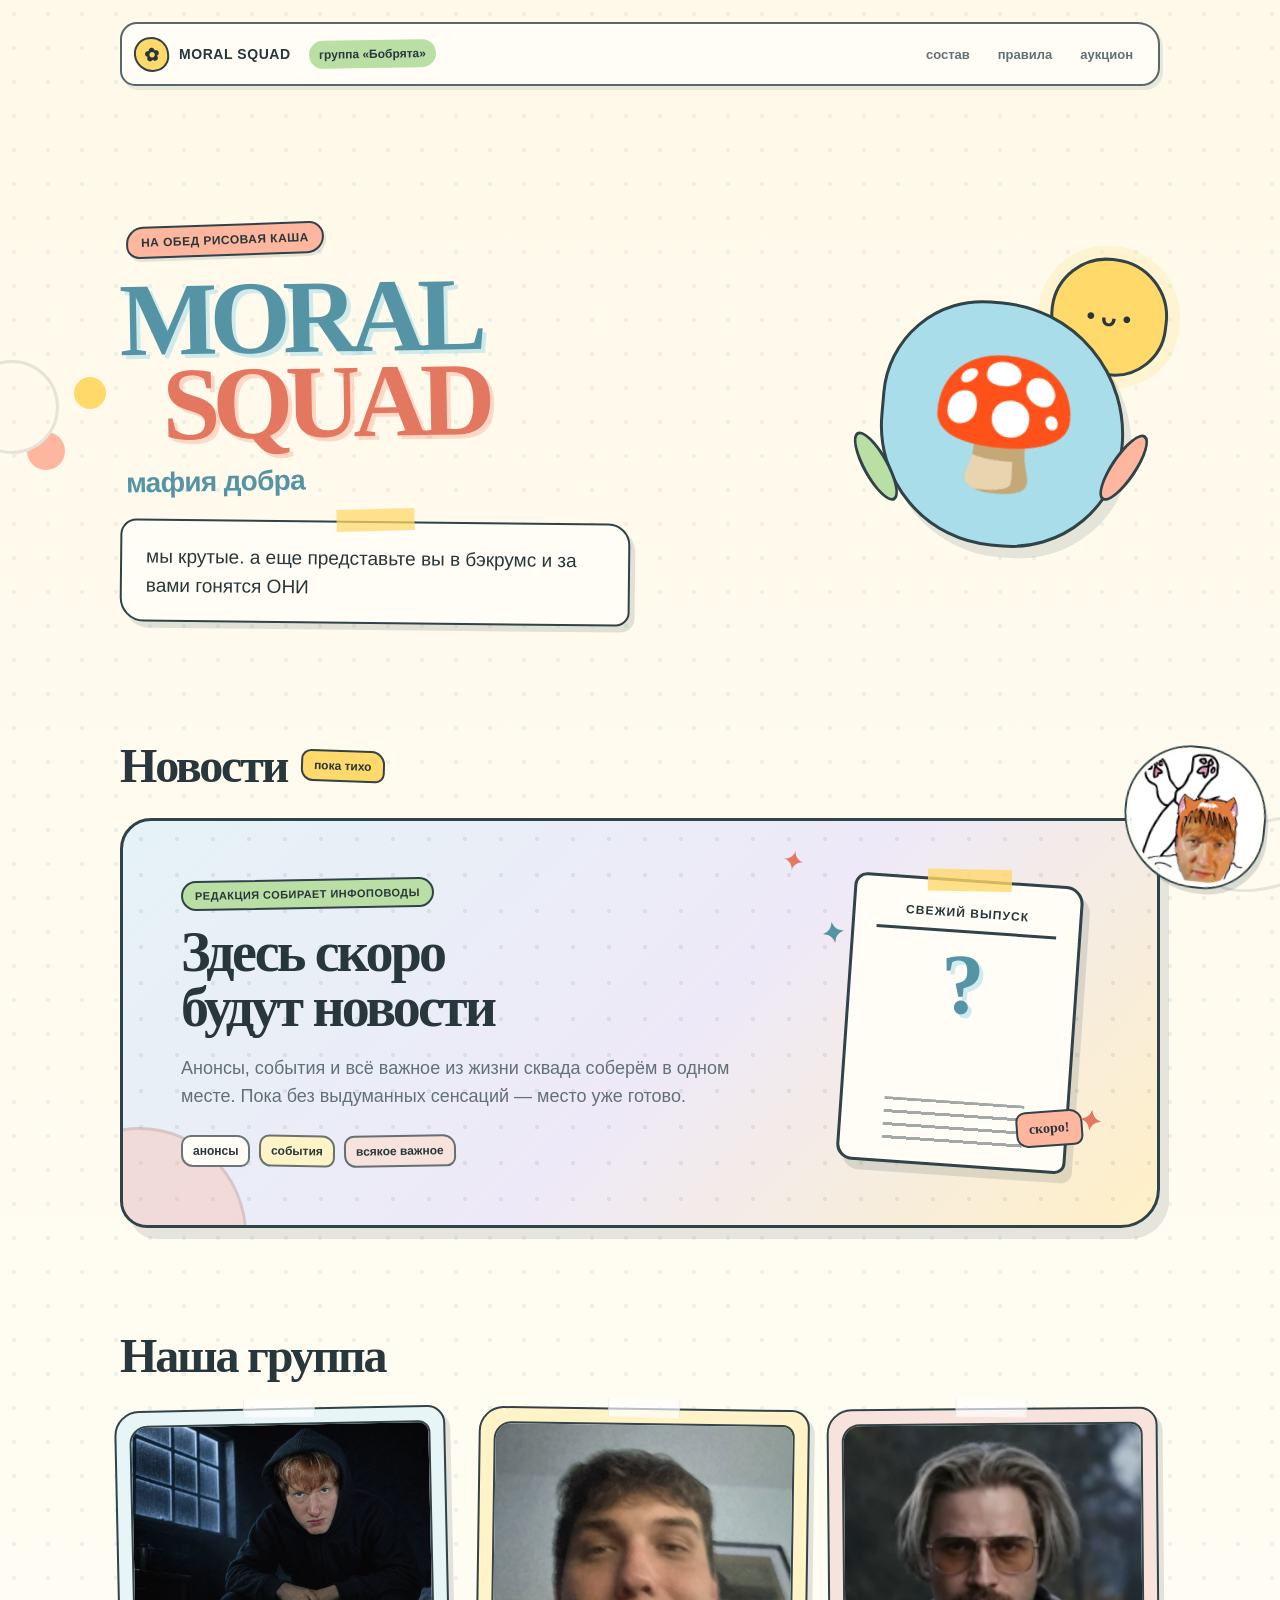
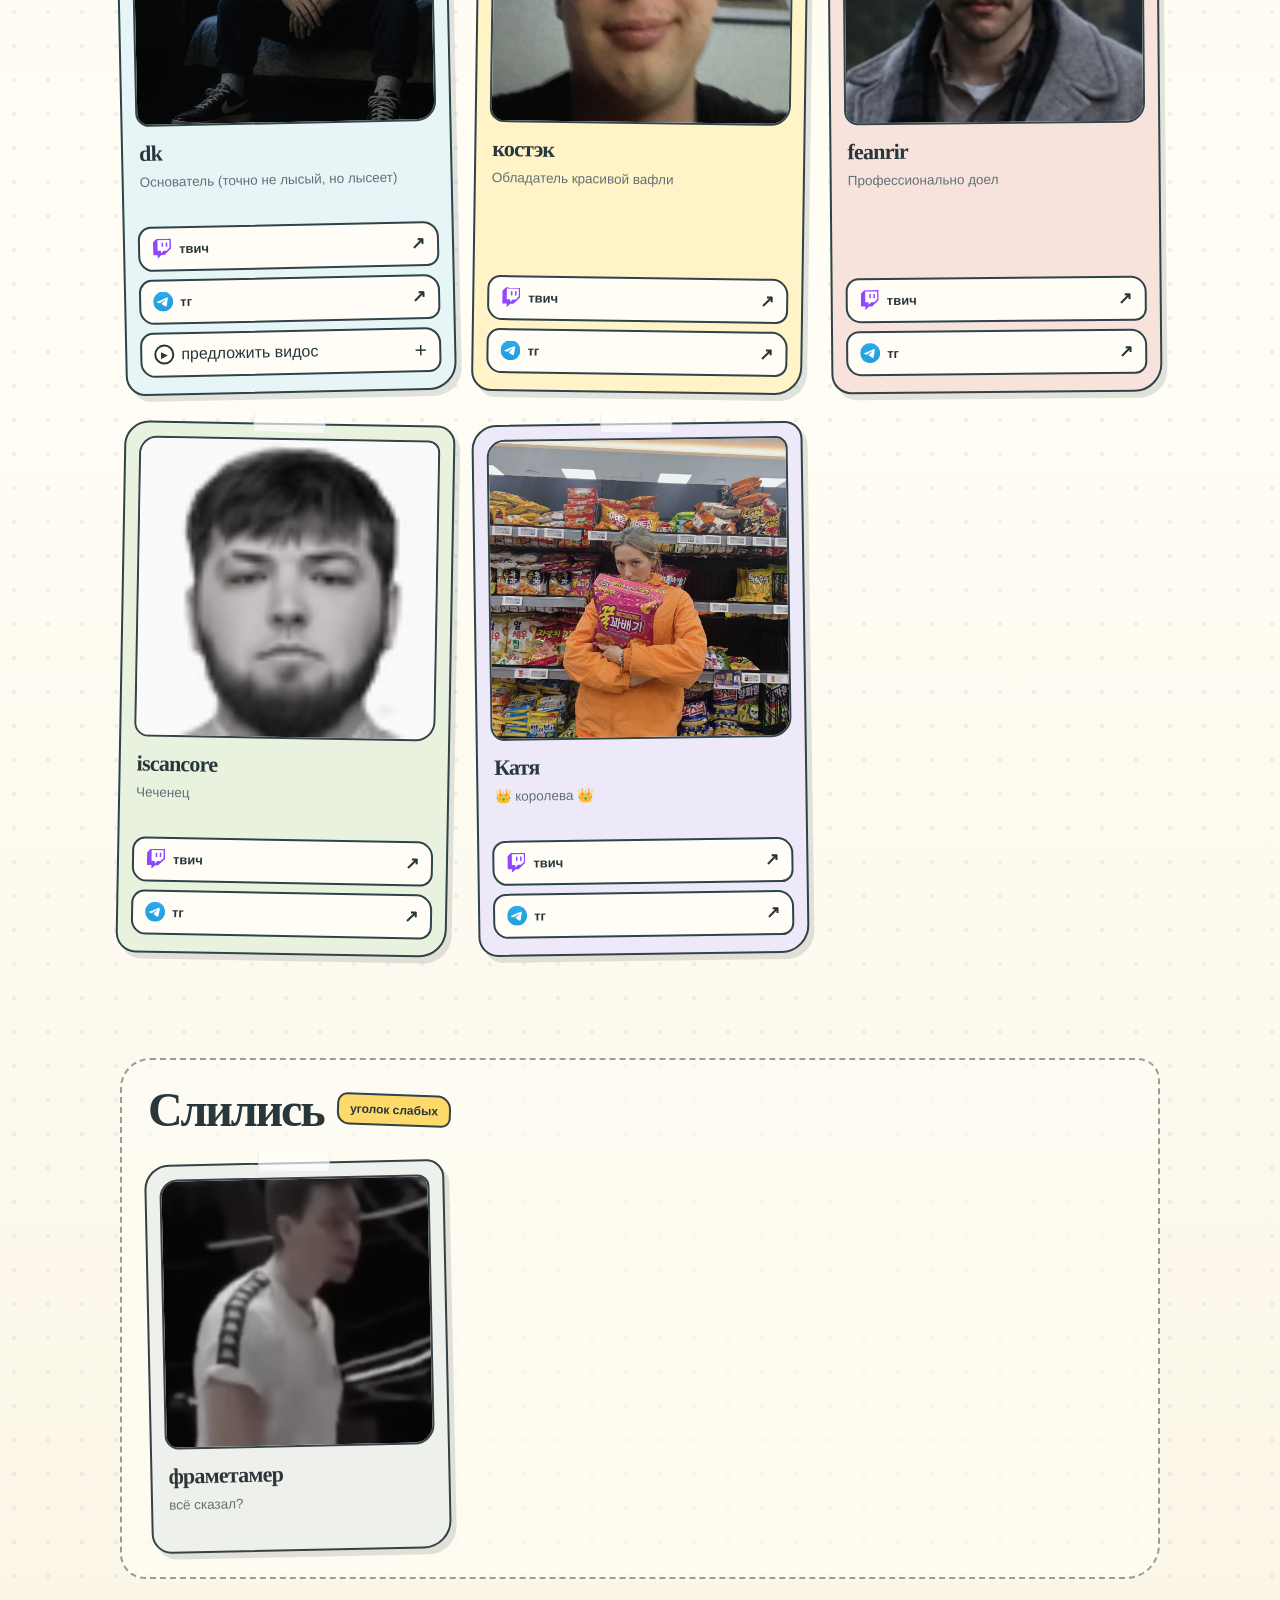
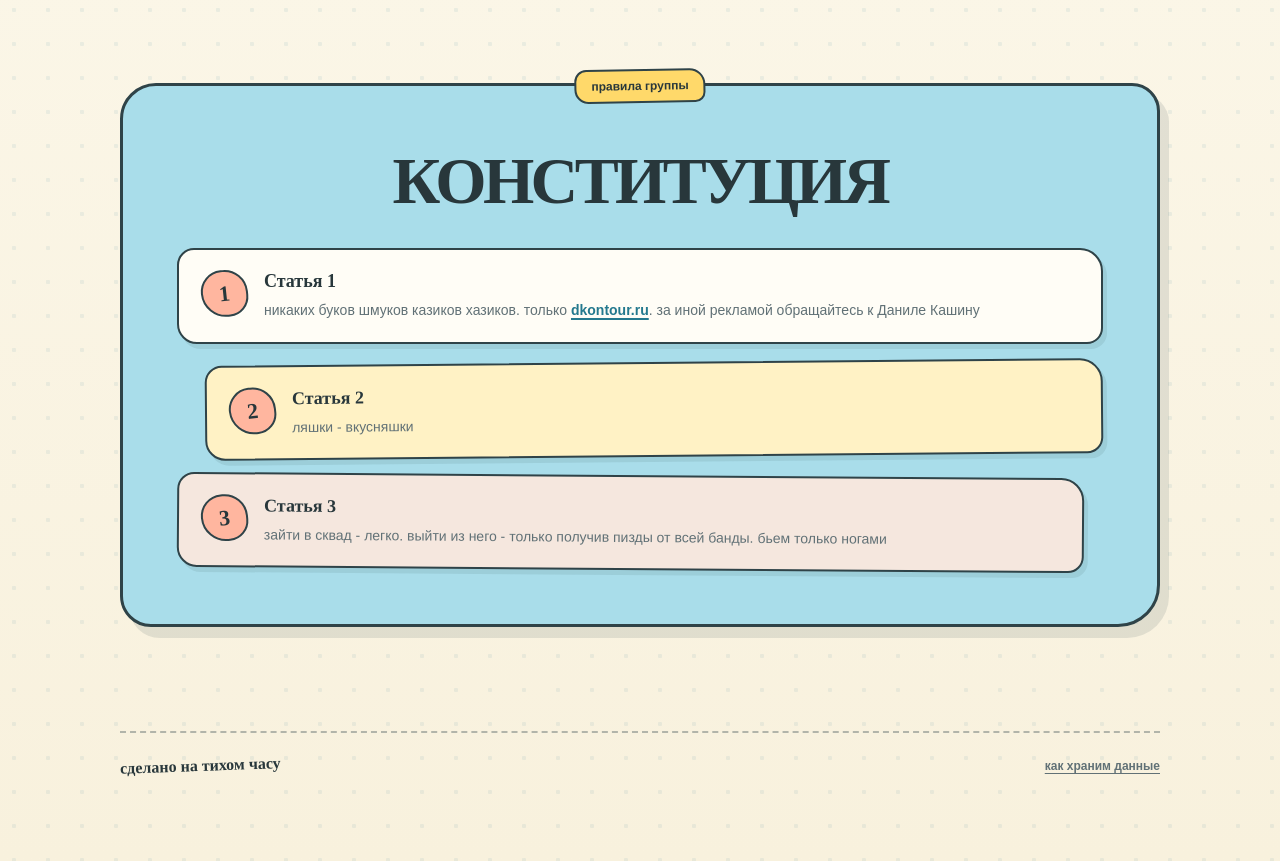
==== commit e61a8254: "content: simplify hero note" ====
--- a/index.html
+++ b/index.html
@@ -1374,7 +1374,7 @@
         <span class="eyebrow">на обед рисовая каша</span>
         <h1 id="main-title"><span>MORAL</span> <span>SQUAD</span></h1>
         <p class="hero-tagline">мафия добра</p>
-        <p class="hero-note">мы — «Морал Сквад», а коротко — moralsqd. мы крутые. а еще представьте вы в бэкрумс и за вами гонятся ОНИ</p>
+        <p class="hero-note">мы крутые. а еще представьте вы в бэкрумс и за вами гонятся ОНИ</p>
       </div>
 
       <div class="hero-art" role="img" aria-label="Гриб — почётный талисман MORAL SQUAD">
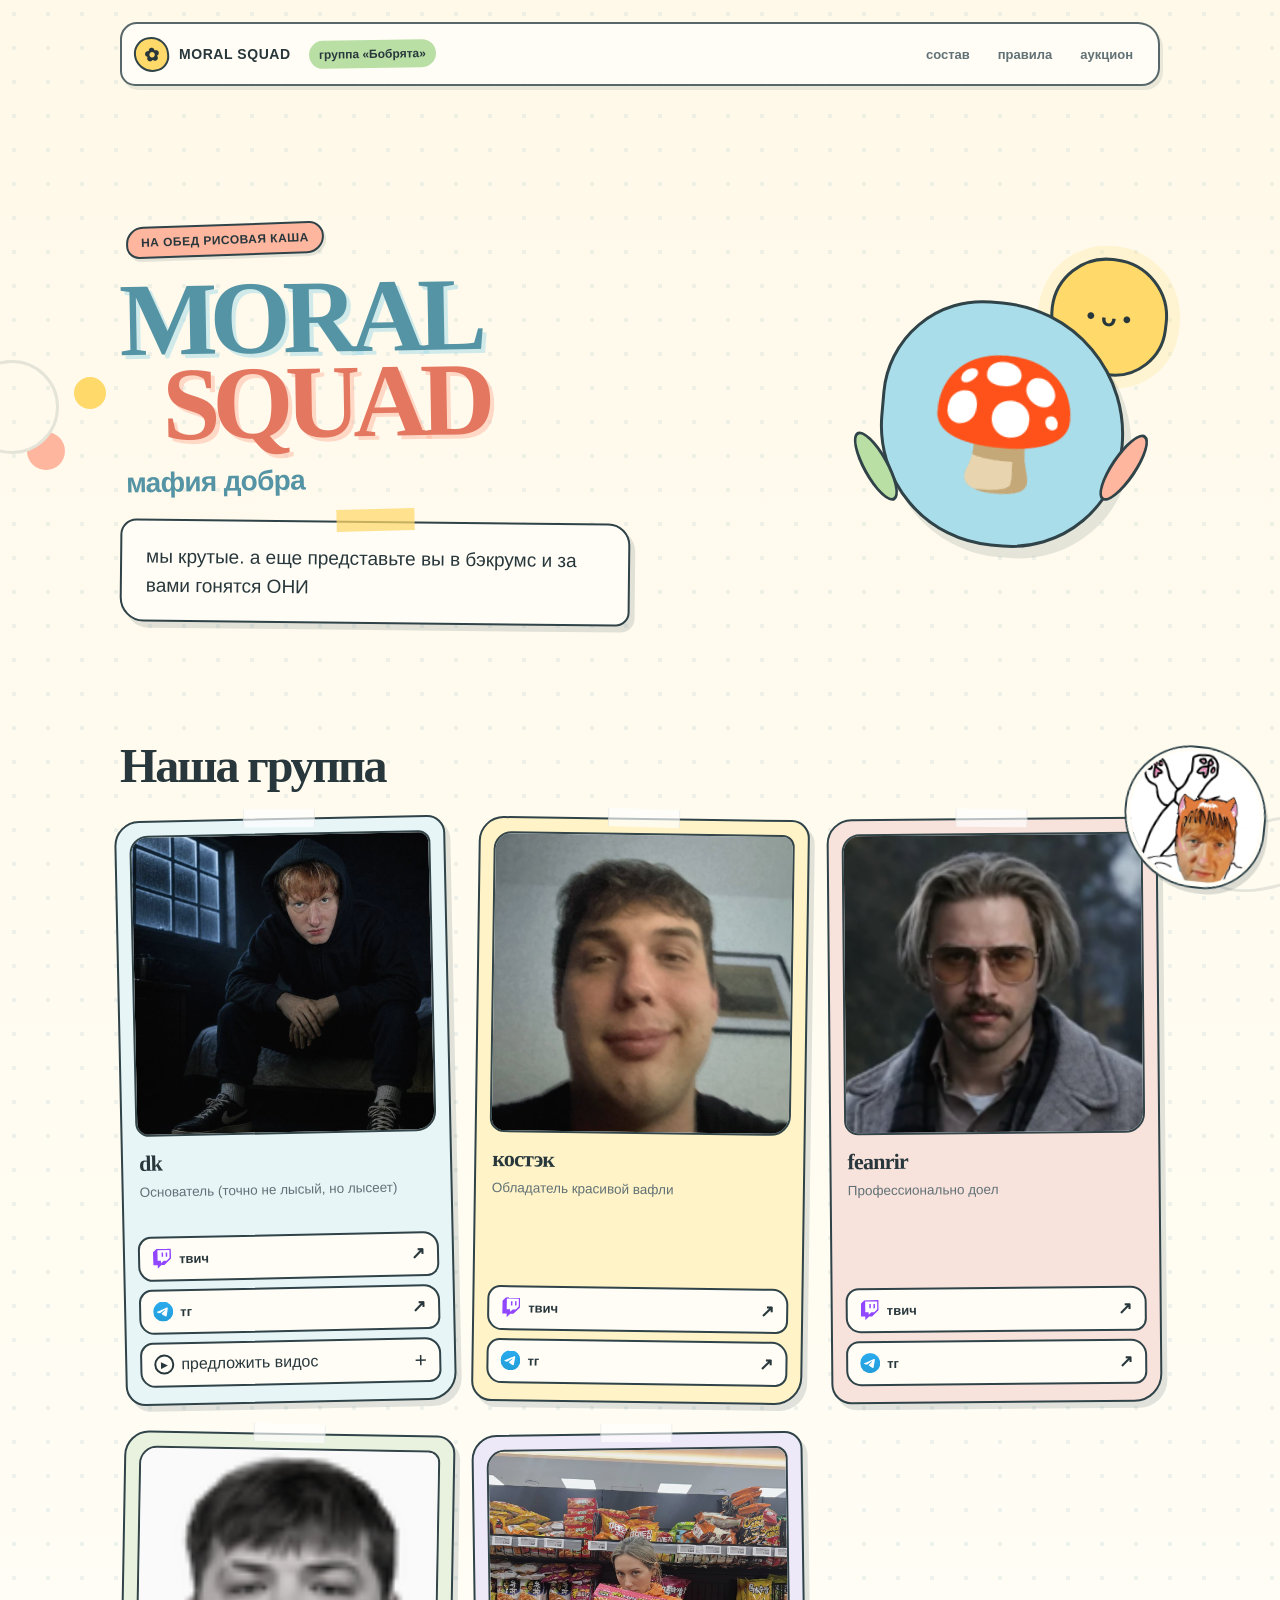
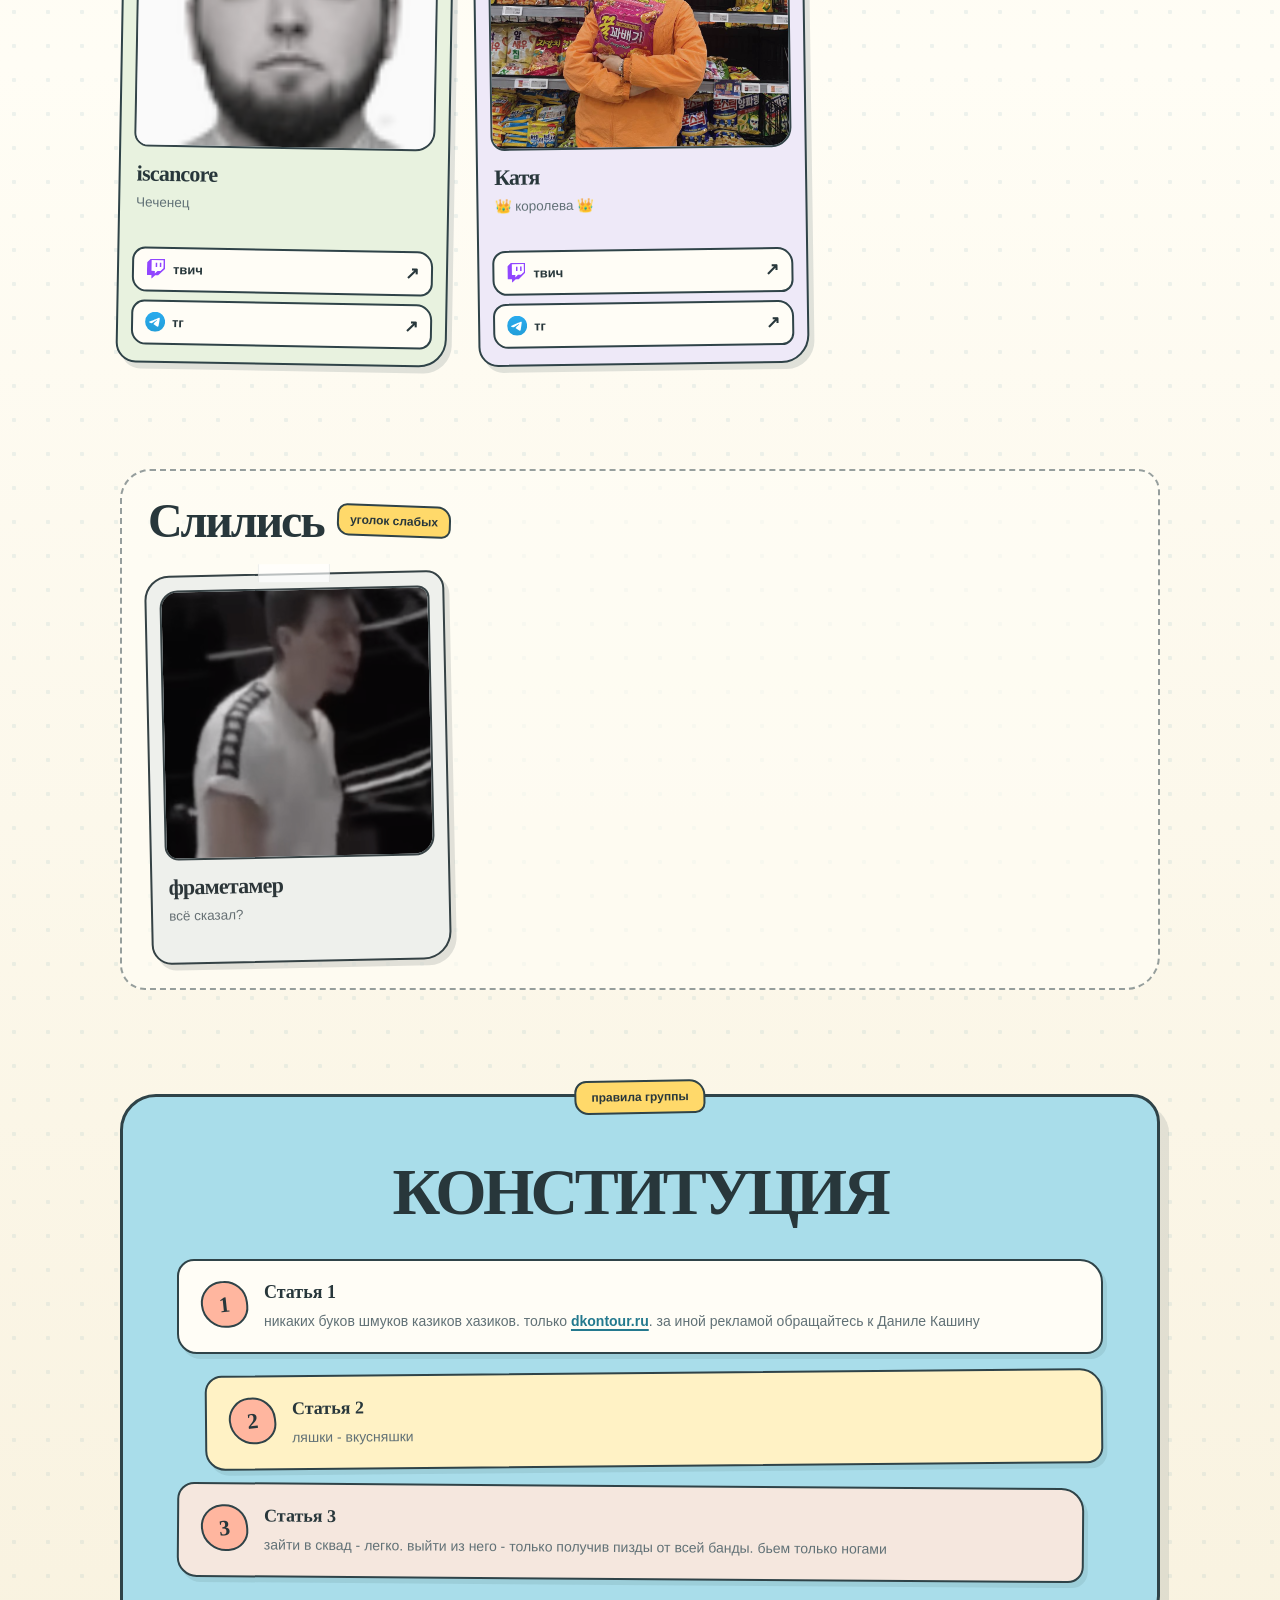
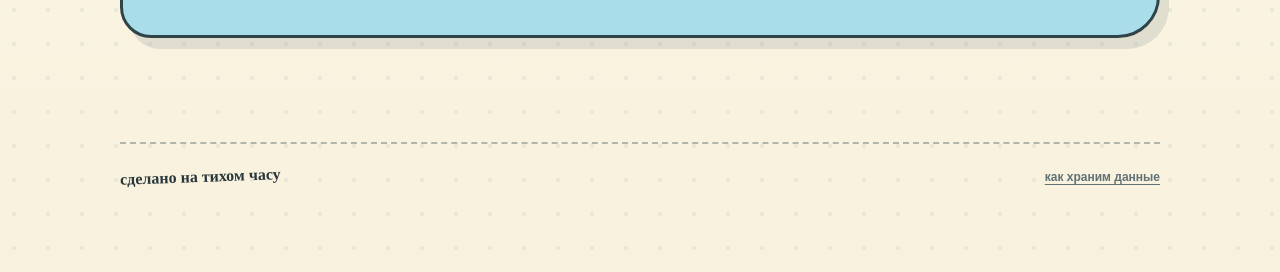
==== commit b3b93a2b: "content: remove news placeholder" ====
--- a/index.html
+++ b/index.html
@@ -409,218 +409,6 @@
     transform: rotate(2deg);
   }
 
-  .news-board {
-    min-height: 320px;
-    display: grid;
-    grid-template-columns: minmax(0, 1.35fr) minmax(220px, 0.65fr);
-    align-items: center;
-    gap: clamp(28px, 6vw, 64px);
-    padding: clamp(30px, 6vw, 58px);
-    overflow: hidden;
-    position: relative;
-    isolation: isolate;
-    border: 3px solid var(--line);
-    border-radius: 31px 24px 39px 27px;
-    background:
-      radial-gradient(circle at 18px 18px, rgba(47, 67, 72, 0.09) 2px, transparent 2.5px) 0 0 / 36px 36px,
-      linear-gradient(135deg, #e5f3f6 0%, #eee9f8 54%, #fff0c6 100%);
-    box-shadow: 9px 11px 0 rgba(47, 67, 72, 0.12);
-  }
-
-  .news-board::before {
-    content: "";
-    width: 210px;
-    height: 210px;
-    position: absolute;
-    left: -92px;
-    bottom: -118px;
-    z-index: -1;
-    border: 3px solid rgba(47, 67, 72, 0.13);
-    border-radius: 50%;
-    background: rgba(255, 182, 159, 0.34);
-  }
-
-  .news-board::after {
-    content: "✦";
-    position: absolute;
-    right: 34%;
-    top: 24px;
-    color: #e47760;
-    font-size: 28px;
-    transform: rotate(12deg);
-  }
-
-  .news-copy {
-    position: relative;
-    z-index: 1;
-  }
-
-  .news-kicker {
-    display: inline-block;
-    margin-bottom: 16px;
-    padding: 7px 12px;
-    border: 2px solid var(--line);
-    border-radius: 999px;
-    background: var(--green);
-    font-size: 11px;
-    font-weight: 900;
-    letter-spacing: 0.04em;
-    text-transform: uppercase;
-    transform: rotate(-1deg);
-  }
-
-  .news-board h3 {
-    max-width: 590px;
-    margin: 0;
-    font-family: "Comic Sans MS", "Arial Rounded MT Bold", cursive;
-    font-size: clamp(36px, 5vw, 56px);
-    line-height: 0.98;
-    letter-spacing: -0.05em;
-    text-wrap: balance;
-  }
-
-  .news-board p {
-    max-width: 590px;
-    margin: 20px 0 0;
-    color: var(--muted);
-    font-family: "Comic Sans MS", "Trebuchet MS", sans-serif;
-    font-size: clamp(15px, 2vw, 18px);
-    line-height: 1.55;
-    text-wrap: pretty;
-  }
-
-  .news-topics {
-    display: flex;
-    flex-wrap: wrap;
-    gap: 9px;
-    margin-top: 24px;
-  }
-
-  .news-topics span {
-    padding: 7px 10px;
-    border: 2px solid rgba(47, 67, 72, 0.72);
-    border-radius: 10px 13px 9px 12px;
-    background: var(--white);
-    font-size: 12px;
-    font-weight: 900;
-  }
-
-  .news-topics span:nth-child(2) {
-    background: #fff3c7;
-    transform: rotate(1deg);
-  }
-
-  .news-topics span:nth-child(3) {
-    background: #f8e2dc;
-    transform: rotate(-1deg);
-  }
-
-  .news-visual {
-    min-height: 230px;
-    display: grid;
-    place-items: center;
-    position: relative;
-  }
-
-  .news-paper {
-    width: min(100%, 230px);
-    aspect-ratio: 4 / 5;
-    display: flex;
-    flex-direction: column;
-    align-items: center;
-    padding: 24px 22px 20px;
-    position: relative;
-    border: 3px solid var(--line);
-    border-radius: 13px 18px 11px 16px;
-    background: var(--white);
-    box-shadow: 7px 9px 0 rgba(47, 67, 72, 0.14);
-    transform: rotate(4deg);
-    transition: transform 180ms ease;
-  }
-
-  .news-board:hover .news-paper {
-    transform: translateY(-4px) rotate(1.5deg);
-  }
-
-  .news-paper::before {
-    content: "";
-    width: 84px;
-    height: 22px;
-    position: absolute;
-    left: 50%;
-    top: -13px;
-    background: rgba(255, 217, 106, 0.78);
-    transform: translateX(-50%) rotate(-3deg);
-  }
-
-  .news-paper-title {
-    width: 100%;
-    padding-bottom: 10px;
-    border-bottom: 3px solid var(--line);
-    font-size: 12px;
-    font-weight: 900;
-    letter-spacing: 0.09em;
-    text-align: center;
-    text-transform: uppercase;
-  }
-
-  .news-paper-mark {
-    margin-top: 8px;
-    color: var(--blue-dark);
-    font-family: "Comic Sans MS", cursive;
-    font-size: 86px;
-    font-weight: 900;
-    line-height: 1;
-    text-shadow: 4px 4px 0 rgba(169, 221, 234, 0.55);
-    transform: rotate(-5deg);
-  }
-
-  .news-paper-lines {
-    width: 78%;
-    height: 43px;
-    margin-top: auto;
-    background: repeating-linear-gradient(
-      to bottom,
-      rgba(47, 67, 72, 0.45) 0 3px,
-      transparent 3px 13px
-    );
-  }
-
-  .news-paper-note {
-    position: absolute;
-    right: -18px;
-    bottom: 24px;
-    padding: 8px 11px;
-    border: 2px solid var(--line);
-    border-radius: 10px 13px 9px 12px;
-    background: var(--peach);
-    font-family: "Comic Sans MS", cursive;
-    font-size: 14px;
-    font-weight: 900;
-    transform: rotate(-8deg);
-  }
-
-  .news-spark {
-    position: absolute;
-    color: var(--blue-dark);
-    font-family: "Comic Sans MS", cursive;
-    font-size: 28px;
-    font-weight: 900;
-  }
-
-  .news-spark-one {
-    left: 0;
-    top: 13%;
-    transform: rotate(-10deg);
-  }
-
-  .news-spark-two {
-    right: -2px;
-    bottom: 10%;
-    color: #e47760;
-    transform: rotate(9deg);
-  }
-
   .members-grid {
     display: grid;
     grid-template-columns: repeat(3, minmax(0, 1fr));
@@ -1255,31 +1043,6 @@
       gap: 26px;
     }
 
-    .news-board {
-      min-height: 0;
-      grid-template-columns: 1fr;
-      gap: 20px;
-      padding: 30px 20px 24px;
-    }
-
-    .news-board::after {
-      right: 20px;
-      top: 20px;
-    }
-
-    .news-visual {
-      min-height: 205px;
-    }
-
-    .news-paper {
-      width: 190px;
-      padding: 20px 18px 17px;
-    }
-
-    .news-paper-mark {
-      font-size: 72px;
-    }
-
     .member-card {
       width: min(100%, 380px);
       margin-inline: auto;
@@ -1383,37 +1146,6 @@
       </div>
     </section>
 
-    <section id="news" class="section news-section">
-      <div class="section-heading">
-        <h2>Новости</h2>
-        <span class="section-count">пока тихо</span>
-      </div>
-
-      <div class="news-board">
-        <div class="news-copy">
-          <span class="news-kicker">редакция собирает инфоповоды</span>
-          <h3>Здесь скоро будут новости</h3>
-          <p>Анонсы, события и всё важное из жизни сквада соберём в одном месте. Пока без выдуманных сенсаций — место уже готово.</p>
-          <div class="news-topics" role="list" aria-label="Будущие рубрики">
-            <span role="listitem">анонсы</span>
-            <span role="listitem">события</span>
-            <span role="listitem">всякое важное</span>
-          </div>
-        </div>
-
-        <div class="news-visual" aria-hidden="true">
-          <div class="news-paper">
-            <span class="news-paper-title">свежий выпуск</span>
-            <span class="news-paper-mark">?</span>
-            <span class="news-paper-lines"></span>
-            <span class="news-paper-note">скоро!</span>
-          </div>
-          <span class="news-spark news-spark-one">✦</span>
-          <span class="news-spark news-spark-two">✦</span>
-        </div>
-      </div>
-    </section>
-
     <section id="squad" class="section">
       <div class="section-heading">
         <h2>Наша группа</h2>
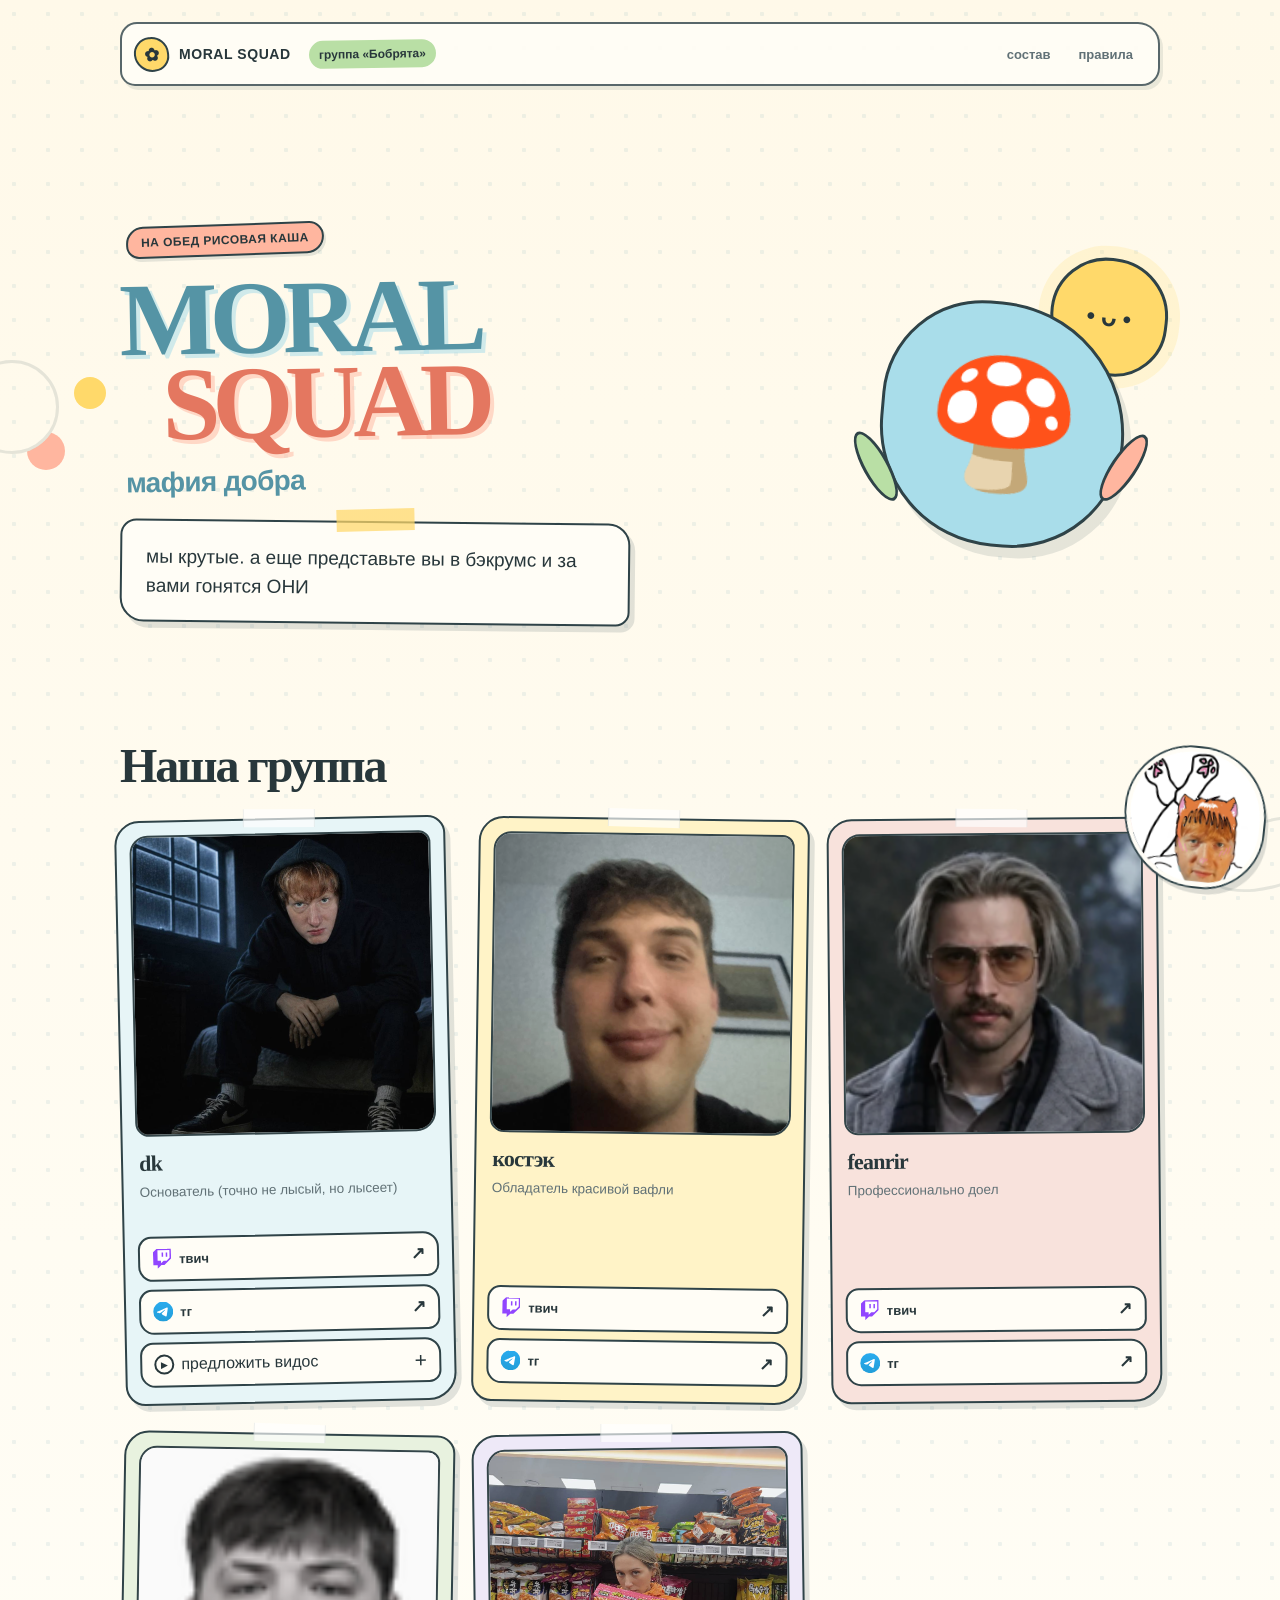
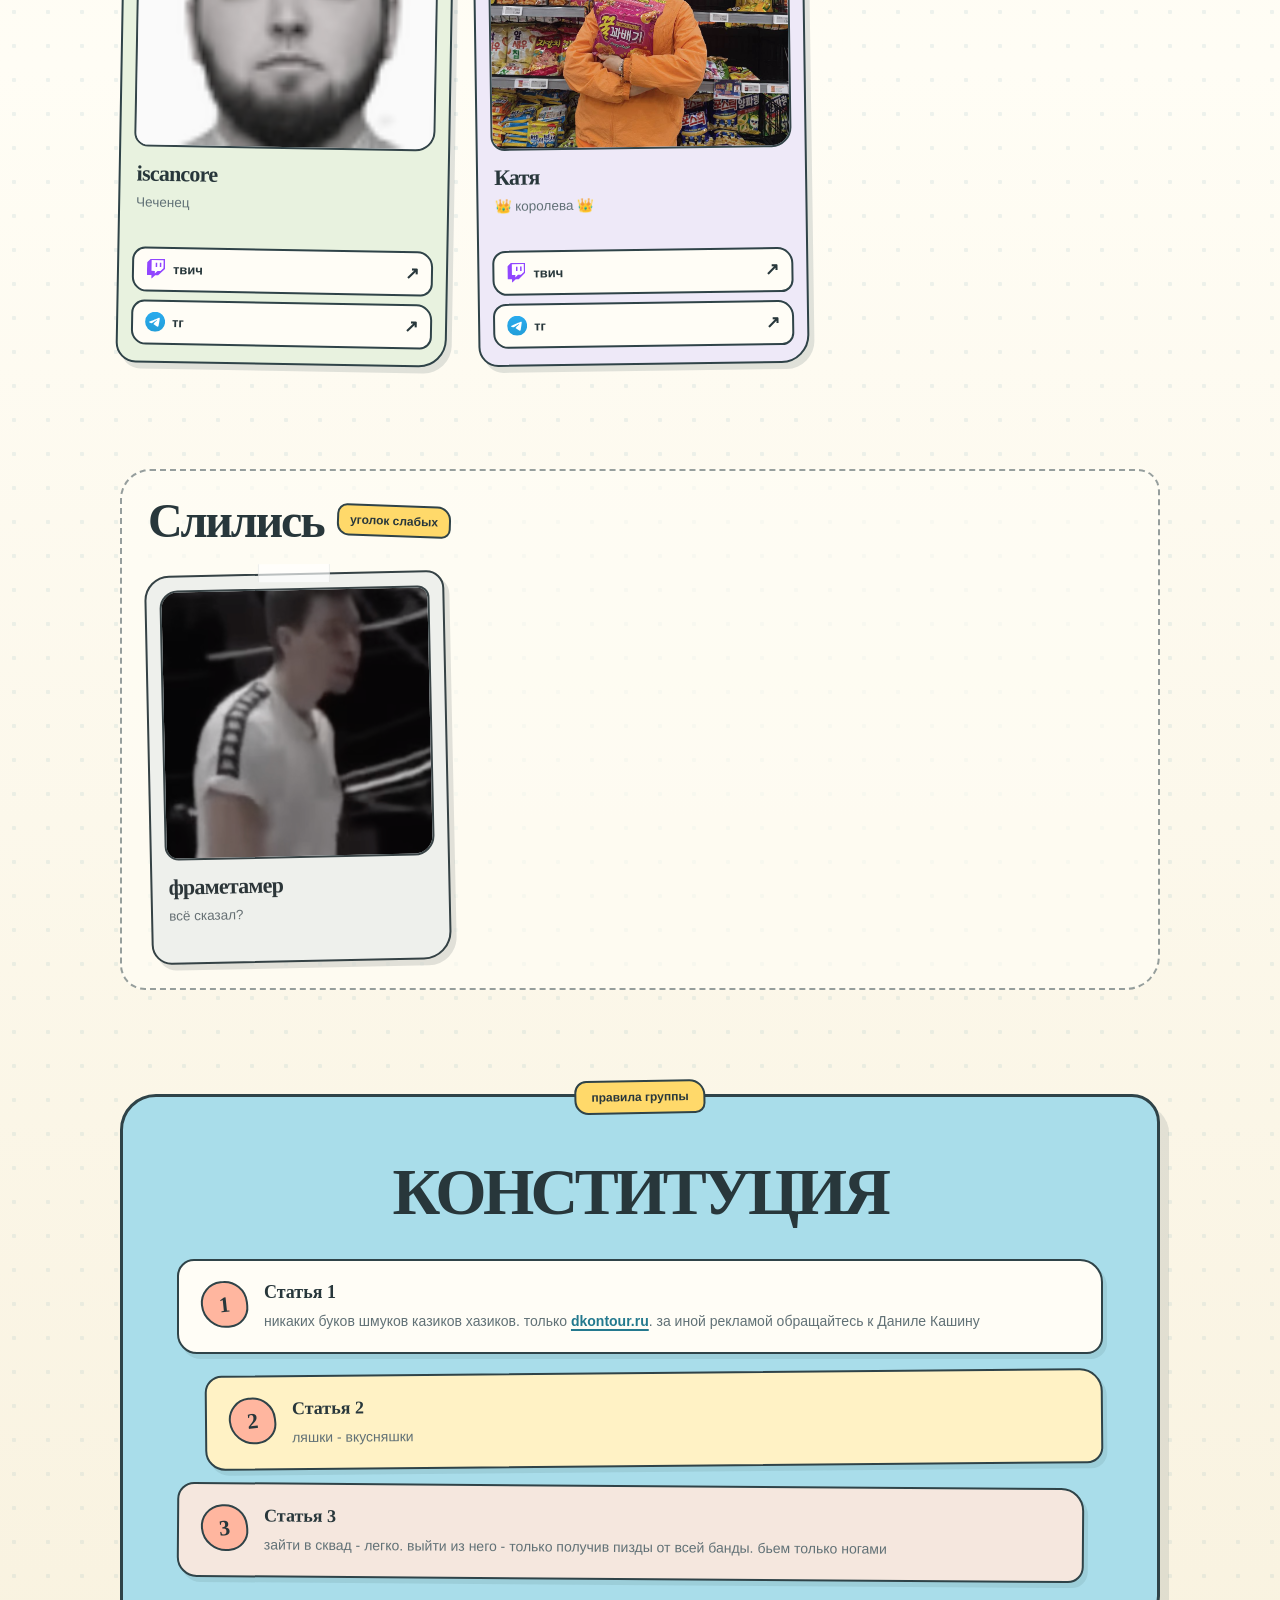
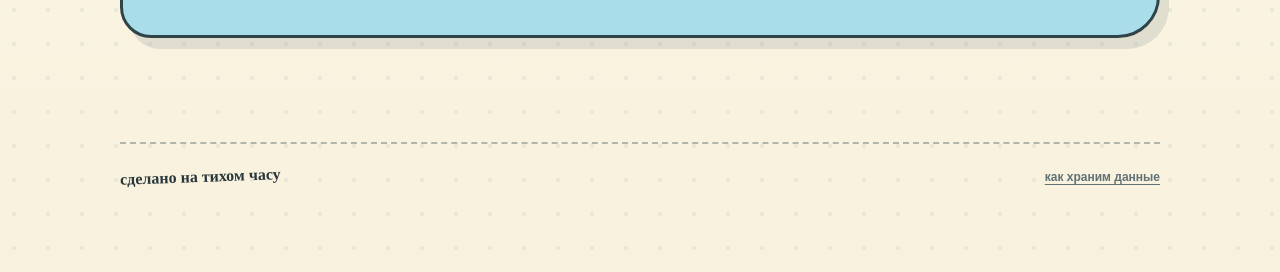
==== commit 79840fd8: "content: hide auction navigation link" ====
--- a/index.html
+++ b/index.html
@@ -1128,7 +1128,6 @@
       <nav class="nav" aria-label="Навигация">
         <a href="#squad">состав</a>
         <a href="#constitution">правила</a>
-        <a href="/auc/">аукцион</a>
       </nav>
     </header>
 
